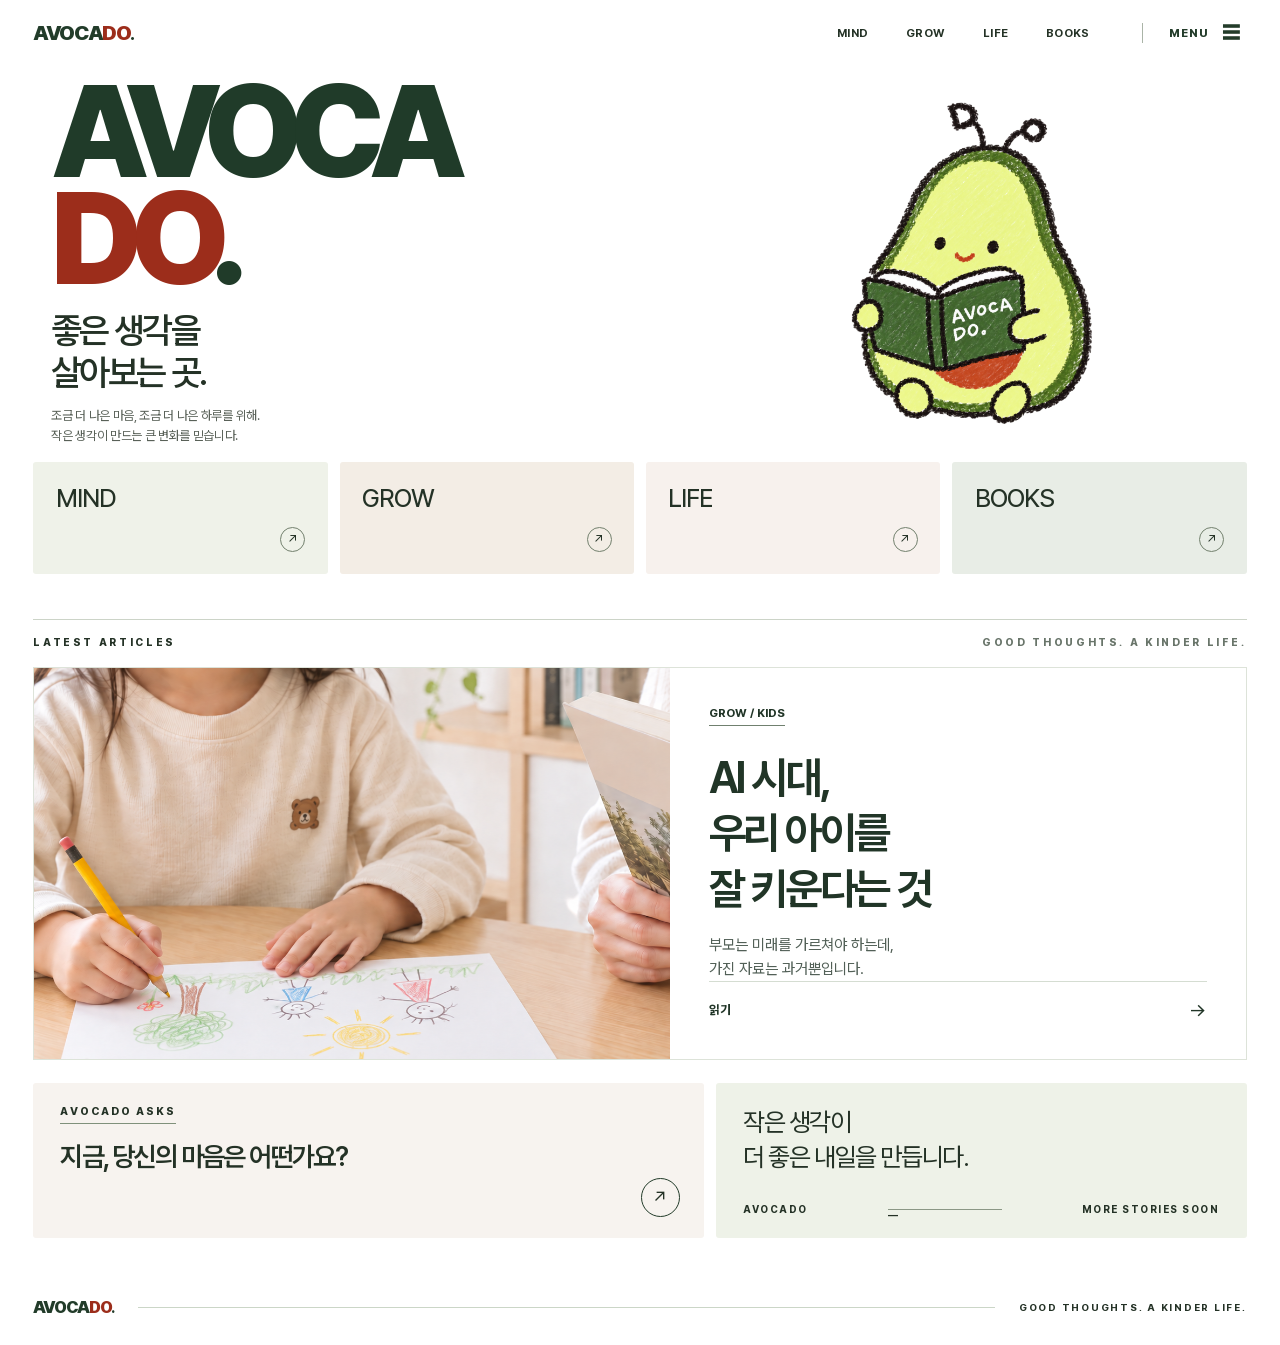
==== index.html @ e3d16e93 "Update AVOCADO article layout and imagery" ====
<!doctype html>
<html lang="ko">
<head>
  <meta charset="utf-8">
  <meta name="viewport" content="width=device-width, initial-scale=1">
  <meta name="theme-color" content="#ffffff">
  <meta name="description" content="AVOCADO — 좋은 생각을 살아보는 곳. 몸과 마음, 성장과 일상을 위한 독립 매거진.">
  <title>AVOCADO — 좋은 생각을 살아보는 곳</title>
  <link rel="stylesheet" href="assets/style.css">
  <link rel="stylesheet" href="assets/avocado.css">
  <link rel="stylesheet" href="assets/sample.css">
  <script src="assets/app.js" defer></script>
</head>
<body data-page="home">
  <header class="sample-header wrap">
    <a class="sample-wordmark" href="index.html" aria-label="AVOCADO 홈">AVOCA<span>DO</span><b>.</b></a>
    <nav class="sample-nav" aria-label="주제 탐색">
      <a href="#latest" data-filter="MIND">MIND</a>
      <a href="#latest" data-filter="GROW">GROW</a>
      <a href="#latest" data-filter="LIFE">LIFE</a>
      <a href="#latest" data-filter="BOOKS">BOOKS</a>
    </nav>
    <button class="menu-button sample-menu" type="button" aria-expanded="false" aria-controls="mobile-nav">MENU <span>☰</span></button>
  </header>
  <nav id="mobile-nav" class="mobile-nav" aria-label="모바일 주제 탐색" hidden>
    <a href="#latest" data-filter="MIND">MIND</a><a href="#latest" data-filter="GROW">GROW</a><a href="#latest" data-filter="LIFE">LIFE</a><a href="#latest" data-filter="BOOKS">BOOKS</a>
  </nav>

  <main>
    <section class="sample-hero wrap" aria-labelledby="hero-title">
      <div class="sample-hero-copy">
        <h1 id="hero-title"><span>AVOCA</span><span class="sample-do">DO<b>.</b></span></h1>
        <p class="sample-hero-tagline">좋은 생각을<br>살아보는 곳.</p>
        <p class="sample-hero-description">조금 더 나은 마음, 조금 더 나은 하루를 위해.<br>작은 생각이 만드는 큰 변화를 믿습니다.</p>
      </div>
      <div class="sample-hero-mascot"><img src="assets/avocado-reading.png?v=2" alt="작은 책을 읽고 있는 아보카도 캐릭터"></div>
    </section>

    <section class="sample-categories wrap" aria-label="주제별 보기">
      <a href="#latest" class="sample-category" data-filter="MIND"><span>MIND</span><span class="category-arrow" aria-hidden="true">↗</span></a>
      <a href="#latest" class="sample-category" data-filter="GROW"><span>GROW</span><span class="category-arrow" aria-hidden="true">↗</span></a>
      <a href="#latest" class="sample-category" data-filter="LIFE"><span>LIFE</span><span class="category-arrow" aria-hidden="true">↗</span></a>
      <a href="#latest" class="sample-category" data-filter="BOOKS"><span>BOOKS</span><span class="category-arrow" aria-hidden="true">↗</span></a>
    </section>

    <section id="latest" class="sample-latest wrap" aria-labelledby="latest-title">
      <div class="sample-section-label"><h2 id="latest-title">LATEST ARTICLES</h2><span>GOOD THOUGHTS. A KINDER LIFE.</span></div>
      <div class="story-grid sample-story-grid">
        <a class="story-card sample-feature" href="story.html" data-categories="KIDS GROW">
          <div class="sample-feature-image"><img src="assets/child-drawing-avocado-banner-v2.png" alt="아이가 자신을 향해 놓인 종이에 서툰 그림을 그리는 동안 옆에서 아보카두 책을 읽는 보호자"></div>
          <div class="sample-feature-content"><span class="sample-card-category">GROW / KIDS</span><h3>AI 시대,<br>우리 아이를<br>잘 키운다는 것</h3><p>부모는 미래를 가르쳐야 하는데,<br>가진 자료는 과거뿐입니다.</p><span class="sample-read">읽기 <b>→</b></span></div>
        </a>
      </div>
      <p class="empty-state" hidden>이 주제의 글은 준비 중입니다.</p>
    </section>

    <section class="sample-bottom wrap" aria-label="한 가지 더 생각해보기">
      <a class="sample-question" href="story.html#one-more-thought"><span>AVOCADO ASKS</span><strong>지금, 당신의 마음은 어떤가요?</strong><i aria-hidden="true">↗</i></a>
      <div class="sample-note"><p>작은 생각이<br>더 좋은 내일을 만듭니다.</p><span>AVOCADO <b>—</b> MORE STORIES SOON</span></div>
    </section>
  </main>

  <footer class="sample-footer wrap"><a class="sample-wordmark" href="index.html">AVOCA<span>DO</span><b>.</b></a><span class="sample-footer-line"></span><span>GOOD THOUGHTS. A KINDER LIFE.</span></footer>
</body>
</html>
---- assets/style.css ----
@font-face{font-family:'Pretendard';src:url('./PretendardVariable.woff2') format('woff2');font-style:normal;font-weight:100 900;font-display:swap}
:root{--ivory:#f5f2eb;--paper:#faf8f3;--charcoal:#222321;--muted:#73736e;--line:#d7d4ca;--blue:#244fd6;--darkblue:#183caf;--serif:'Pretendard',sans-serif;--sans:'Pretendard',sans-serif}
*{box-sizing:border-box}html{scroll-behavior:smooth}body{margin:0;background:var(--ivory);color:var(--charcoal);font-family:var(--sans);-webkit-font-smoothing:antialiased}body.modal-open{overflow:hidden}a{color:inherit;text-decoration:none}button{font:inherit}button,a{-webkit-tap-highlight-color:transparent}button:focus-visible,a:focus-visible{outline:2px solid var(--blue);outline-offset:4px}img{display:block;max-width:100%}.wrap{width:min(100% - 7.5vw,1440px);margin-inline:auto}.eyebrow,.section-bar,.card-top,.card-bottom,.story-count,.article-meta,.chapter-mark,.site-footer,.image-index,.article-topline,.test-header{font-size:.72rem;font-weight:800;letter-spacing:.13em}.blue-dot{display:inline-block;width:7px;height:7px;border-radius:50%;background:var(--blue);vertical-align:middle;margin-right:.6rem}.small-rule{display:inline-block;width:32px;height:1px;background:currentColor;margin:0 .8rem;vertical-align:middle}
.site-header{height:82px;padding:0 3.75vw;display:flex;align-items:center;border-bottom:1px solid var(--line);position:relative;z-index:10;background:var(--ivory)}.wordmark{font-weight:800;font-size:1.35rem;letter-spacing:-.07em;white-space:nowrap}.wordmark span{color:var(--blue);padding:0 .08em}.desktop-nav{display:flex;gap:2.2rem;margin:auto;font-size:.72rem;font-weight:800;letter-spacing:.12em}.desktop-nav a{transition:color .2s}.desktop-nav a:hover{color:var(--blue)}.menu-button{display:none;border:0;background:none;font-size:.75rem;font-weight:800;letter-spacing:.1em;cursor:pointer}.menu-button span{color:var(--blue);font-size:1.3rem;vertical-align:middle}.mobile-nav{display:none}.header-back{font-size:.72rem;font-weight:800;letter-spacing:.12em}
.home-intro{padding-top:5.4rem;padding-bottom:4rem}.intro-kicker{display:flex;align-items:center;gap:.4rem;color:#4e504b}.kicker-rule{height:1px;background:var(--line);width:48px;margin:0 .75rem}.home-intro h1{font-size:clamp(7rem,20.5vw,21rem);line-height:.79;letter-spacing:-.09em;font-weight:800;margin:4rem 0 3.8rem}.home-intro h1 em{font-style:normal;color:var(--blue)}.intro-bottom{display:flex;align-items:flex-end;gap:2rem;border-top:1px solid var(--charcoal);padding-top:1.3rem}.intro-bottom p{margin:0}.intro-bottom p:first-child{font-size:clamp(1.1rem,2vw,1.9rem);font-weight:700;line-height:1.35;letter-spacing:-.05em}.intro-mark{font-size:2.5rem;margin:auto;color:var(--blue)}.intro-korean{font-family:var(--serif);font-size:1.02rem;line-height:1.7;text-align:right}
.lead-story{padding-top:4rem;padding-bottom:7rem}.section-bar{display:flex;justify-content:space-between;border-top:1px solid var(--charcoal);padding:1rem 0 1.2rem}.lead-layout{display:grid;grid-template-columns:1.18fr 1fr;min-height:600px;overflow:hidden}.lead-image{position:relative;min-height:600px;overflow:hidden;background:#99958e}.lead-image img{width:100%;height:100%;object-fit:cover;position:absolute;inset:0;filter:saturate(.72);transition:transform .6s}.lead-layout:hover img{transform:scale(1.035)}.image-index{position:absolute;bottom:1.5rem;left:1.5rem;color:white;text-shadow:0 1px 8px #222}.lead-copy{background:#eae6dd;padding:clamp(2rem,5vw,5.6rem);display:flex;flex-direction:column;align-items:flex-start}.lead-copy .eyebrow{color:var(--blue)}.lead-copy h2{font-family:var(--serif);font-weight:600;font-size:clamp(2.4rem,4.3vw,5.2rem);letter-spacing:-.09em;line-height:1.38;margin:3.5rem 0 1.6rem}.lead-deck{font-size:clamp(1rem,1.35vw,1.3rem);line-height:1.65;font-weight:600;letter-spacing:-.04em}.text-link{margin-top:auto;padding-top:2rem;border-bottom:1px solid var(--charcoal);font-size:.78rem;font-weight:800;letter-spacing:.13em;padding-bottom:.7rem;min-width:220px;display:flex;justify-content:space-between}.text-link span{font-size:1.3rem;color:var(--blue)}
.manifesto{background:var(--blue);color:var(--ivory)}.manifesto-inner{min-height:390px;padding-top:3.3rem;padding-bottom:3.5rem;position:relative}.manifesto p{font-family:var(--serif);font-size:clamp(2rem,5vw,5.2rem);letter-spacing:-.09em;line-height:1.42;margin:3.4rem 0 0}.manifesto em{font-style:normal;color:#c6d2ff}.asterisk{position:absolute;right:1rem;bottom:1.6rem;font-size:7rem;font-weight:300;line-height:1}
.stories{padding-top:8rem;padding-bottom:10rem}.section-heading{display:flex;align-items:end;justify-content:space-between}.section-heading h2{font-family:var(--serif);font-size:clamp(2.4rem,4vw,4.5rem);letter-spacing:-.08em;margin:.7rem 0 0}.title-period{color:var(--blue)}.story-count{color:var(--muted)}.filter-row{border-top:1px solid var(--charcoal);border-bottom:1px solid var(--line);margin-top:3rem;display:flex;gap:1.8rem;overflow-x:auto}.filter{border:0;background:none;color:#777771;white-space:nowrap;padding:1.1rem 0;font-size:.75rem;font-weight:800;letter-spacing:.12em;cursor:pointer;border-bottom:2px solid transparent}.filter:hover,.filter.is-active{color:var(--blue);border-bottom-color:var(--blue)}.story-grid{display:grid;grid-template-columns:repeat(3,1fr)}.story-card{min-height:390px;border-bottom:1px solid var(--line);border-right:1px solid var(--line);padding:2rem 2rem 1.8rem 0;margin-right:2rem;display:flex;flex-direction:column}.story-card:nth-child(3n){border-right:0;margin-right:0}.story-card[hidden]{display:none}.story-card[href]:hover h3{color:var(--blue)}.card-top{display:flex;justify-content:space-between;color:var(--blue)}.card-top b{font-weight:800}.card-top span{font-size:1.35rem;line-height:.7}.story-card h3{font-family:var(--serif);font-size:clamp(1.55rem,2.25vw,2.55rem);line-height:1.46;letter-spacing:-.075em;font-weight:600;margin:3.1rem 0 1rem;transition:color .2s}.story-card p{color:var(--muted);font-size:.94rem;margin:0}.card-bottom{border-top:1px solid var(--line);margin-top:auto;padding-top:1rem;display:flex;justify-content:space-between;color:var(--muted)}.empty-state{padding:3rem 0;color:var(--muted)}
.site-footer{background:var(--charcoal);color:var(--ivory)}.footer-inner{display:flex;align-items:center;justify-content:space-between;padding-top:4rem;padding-bottom:5rem}.footer-inner p{font-family:var(--serif);font-weight:400;font-size:1rem;letter-spacing:0}.back-top{font-size:.74rem}.footer-line{border-top:1px solid #555651;display:flex;justify-content:space-between;padding:1.5rem 0;color:#aaa9a2;font-size:.65rem}
.reading-progress{position:fixed;top:0;left:0;width:100%;height:3px;z-index:30;pointer-events:none}.reading-progress span{display:block;width:0;height:100%;background:var(--blue)}.article-header{padding-top:2rem;padding-bottom:5rem}.article-topline{display:flex;justify-content:space-between;color:var(--muted)}.article-topline a{color:var(--blue)}.article-label{margin-top:7rem;color:var(--blue)}.article-header h1{font-family:var(--serif);font-size:clamp(3.2rem,7.6vw,8.5rem);font-weight:600;letter-spacing:-.1em;line-height:1.23;margin:1.7rem 0 2rem}.article-header h1 em{font-style:normal;color:var(--blue)}.article-deck{font-family:var(--serif);font-size:clamp(1.2rem,2vw,2rem);line-height:1.75;letter-spacing:-.06em;margin:0 0 6rem}.article-meta{display:grid;grid-template-columns:repeat(4,1fr);border-top:1px solid var(--charcoal);border-bottom:1px solid var(--line);padding:1.2rem 0;gap:1rem}.article-meta div{display:flex;flex-direction:column;gap:.7rem}.article-meta span{color:var(--muted)}.article-meta strong{font-weight:800;font-size:.72rem}.article-hero{margin:0}.article-hero img{width:100%;height:min(68vw,700px);object-fit:cover;filter:saturate(.75)}.article-hero figcaption{text-align:right;padding-top:1rem;color:var(--muted);font-size:.7rem;font-weight:800;letter-spacing:.12em}.article-body{max-width:720px;margin:0 auto;font-family:var(--serif);font-size:1.15rem;line-height:2.05;letter-spacing:-.03em}.article-body p{margin:0 0 1.8rem}.article-body strong{font-weight:700;box-shadow:inset 0 -.48em #dbe2fa}.article-body .opening{font-size:1.52rem;font-weight:600;line-height:1.8;letter-spacing:-.06em}.article-body h2{font-size:clamp(1.9rem,3vw,3.1rem);line-height:1.5;letter-spacing:-.075em;margin:2rem 0 2.3rem}.chapter-mark{font-family:var(--sans);color:var(--blue);border-bottom:1px solid var(--line);padding-bottom:1rem;margin-top:7rem;margin-bottom:2.4rem}.personal-note{background:#e8e5dc;margin:7rem 0;padding:1rem 0 5rem;border-top:1px solid var(--line);border-bottom:1px solid var(--line)}.personal-note .eyebrow{font-family:var(--sans);color:var(--blue);display:block;margin:3rem 0}.personal-note .note-close{font-weight:700;font-size:1.32rem;line-height:1.8;margin-top:2rem}.pull-quote{background:var(--blue);color:var(--ivory);margin:7rem 0;padding:6rem 6vw;position:relative}.pull-quote .eyebrow{display:block;text-align:center}.pull-quote p{font-family:var(--serif);font-size:clamp(2rem,4.3vw,5rem);font-weight:600;line-height:1.5;letter-spacing:-.09em;text-align:center;margin:3rem 0}.pull-quote em{font-style:normal;color:#c5d0ff}.quote-index{display:block;text-align:center;font-size:.68rem;font-weight:800;letter-spacing:.13em}.concept-section{position:relative}.margin-note{position:absolute;left:calc(100% + 3.5rem);top:18rem;width:205px;border-top:2px solid var(--blue);font-family:var(--sans);font-size:.8rem;line-height:1.6;letter-spacing:0;padding-top:.8rem}.margin-note span{display:block;color:var(--blue);font-weight:800;font-size:.68rem;letter-spacing:.13em}.margin-note strong{display:block;font-size:1rem;line-height:1.35;margin:1rem 0}.margin-note p{margin:0;color:var(--muted)}.greenhouse-section{margin-top:8rem;height:min(85vh,800px);min-height:590px;position:relative;color:#fff;overflow:hidden}.greenhouse-image{position:absolute;inset:0;background:url('greenhouse.png') center/cover;filter:brightness(.48) saturate(.62);transform:scale(1.03)}.greenhouse-overlay{position:relative;z-index:1;height:100%;display:flex;flex-direction:column;justify-content:center;align-items:center;text-align:center;padding:3rem}.greenhouse-overlay h2{font-family:var(--serif);font-size:clamp(2.7rem,6vw,6.8rem);letter-spacing:-.1em;line-height:1.42;font-weight:600;margin:2rem 0}.greenhouse-overlay h2 em{font-style:normal;color:#a9baf9}.greenhouse-overlay p{font-family:var(--serif);font-size:1.12rem}.after-greenhouse{padding-top:5rem}.closing-quote{margin:7rem 0;background:#e6e2d8;min-height:520px;padding:5.5rem 5vw;display:flex;flex-direction:column;align-items:center;text-align:center;position:relative}.closing-quote>span:first-child{font-family:var(--sans);font-size:.7rem;font-weight:800;letter-spacing:.15em;color:var(--blue)}.closing-quote p{font-family:var(--serif);font-size:clamp(2rem,4.2vw,4.7rem);font-weight:600;line-height:1.55;letter-spacing:-.08em;margin:3rem 0}.closing-asterisk{color:var(--blue);font-size:3rem;line-height:1}.article-end{padding-bottom:8rem}.end-mark{text-align:right;font-family:var(--sans);font-size:.7rem;font-weight:800;letter-spacing:.15em;color:var(--blue);padding-top:3rem}.thought-cta{background:var(--blue);color:#fff}.thought-inner{display:flex;align-items:end;justify-content:space-between;gap:3rem;padding-top:6rem;padding-bottom:6rem}.thought-inner h2{font-family:var(--serif);font-size:clamp(2.5rem,5vw,5.2rem);line-height:1.45;letter-spacing:-.09em;margin:1.6rem 0}.thought-inner p{font-size:1rem}.cta-button{background:var(--ivory);color:var(--blue);border:0;padding:1.5rem 1.7rem;min-width:270px;display:flex;justify-content:space-between;font-size:.9rem;font-weight:800;cursor:pointer}.cta-button span{font-size:1.2rem}.cta-button:hover{background:#dfe6ff}
.test-modal[hidden]{display:none}.test-modal{position:fixed;inset:0;z-index:50;display:grid;place-items:center;padding:1rem}.test-backdrop{position:absolute;inset:0;background:rgba(20,22,23,.72)}.test-dialog{background:var(--paper);position:relative;width:min(100%,650px);max-height:min(90vh,780px);overflow-y:auto;padding:2.5rem 3rem 3rem;box-shadow:0 25px 80px #0003}.test-close{position:absolute;right:2rem;top:1.5rem;border:0;background:transparent;font-size:2rem;cursor:pointer;color:var(--blue)}.test-header{display:flex;justify-content:space-between;align-items:center;border-bottom:1px solid var(--line);padding-bottom:1.3rem;padding-right:2.5rem;color:var(--blue)}.test-dialog h2{font-family:var(--serif);font-size:clamp(1.8rem,4vw,2.8rem);line-height:1.45;letter-spacing:-.07em;margin:2.5rem 0}.test-dialog p{font-family:var(--serif);font-size:1rem;line-height:1.9}.test-option{display:block;width:100%;text-align:left;background:transparent;border:1px solid var(--line);padding:1.2rem 1.3rem;margin:.8rem 0;cursor:pointer;font-size:1rem;line-height:1.55}.test-option:hover,.test-option:focus-visible{border-color:var(--blue);background:#e9edfa}.test-result-kicker{color:var(--blue);font-weight:800;font-size:.75rem;letter-spacing:.12em}.test-reset{background:var(--blue);color:white;border:0;padding:1rem 1.5rem;cursor:pointer;margin-top:1.5rem}.test-disclaimer{font-family:var(--sans)!important;color:var(--muted);font-size:.8rem!important}
@media(max-width:1100px){.desktop-nav{gap:1rem}.margin-note{position:static;width:auto;margin:1rem 0 2.5rem;border-top:1px solid var(--blue);padding:1rem;background:#eae6dd}.margin-note strong{display:inline}.margin-note p{margin:.4rem 0 0}.article-body{width:min(100% - 3rem,720px)}}
@media(max-width:760px){.wrap{width:calc(100% - 2.4rem)}.site-header{height:66px;padding:0 1.2rem}.desktop-nav,.header-back{display:none}.menu-button{display:block;margin-left:auto}.mobile-nav:not([hidden]){display:grid;grid-template-columns:repeat(3,1fr);gap:0;background:var(--ivory);border-bottom:1px solid var(--line);position:absolute;left:0;right:0;z-index:20;padding:1rem 1.2rem}.mobile-nav a{padding:.9rem 0;font-size:.75rem;font-weight:800;letter-spacing:.1em}.home-intro{padding-top:3rem;padding-bottom:2rem}.intro-kicker{font-size:.6rem}.kicker-rule{width:20px;margin:0 .3rem}.home-intro h1{font-size:clamp(5.6rem,24vw,11rem);margin:3.3rem 0 3rem}.intro-bottom{align-items:start;gap:.8rem}.intro-bottom p:first-child{font-size:1.1rem}.intro-mark{display:none}.intro-korean{font-size:.82rem;margin-left:auto}.lead-story{padding-top:2rem;padding-bottom:4rem}.section-bar{font-size:.62rem}.lead-layout{display:block}.lead-image{min-height:0;aspect-ratio:1.1}.lead-copy{padding:2rem;min-height:420px}.lead-copy h2{font-size:clamp(2.6rem,8vw,4rem);margin:2rem 0 1rem}.text-link{margin-top:2rem}.manifesto-inner{min-height:300px;padding-top:2.5rem}.manifesto p{margin-top:3rem}.asterisk{font-size:4rem}.stories{padding-top:5rem;padding-bottom:6rem}.section-heading h2{font-size:2.5rem}.filter-row{gap:1.2rem;margin-top:2rem}.story-grid{grid-template-columns:repeat(2,1fr)}.story-card{min-height:320px;padding-right:1rem;margin-right:1rem}.story-card:nth-child(3n){border-right:1px solid var(--line);margin-right:1rem}.story-card:nth-child(2n){border-right:0;margin-right:0}.story-card h3{font-size:1.5rem;margin-top:2rem}.footer-inner{align-items:start;flex-direction:column;gap:1.2rem;padding:3rem 0}.footer-inner p{margin:0}.article-header{padding-top:1.5rem;padding-bottom:3rem}.article-topline{font-size:.6rem}.article-label{margin-top:4rem}.article-header h1{font-size:clamp(3.1rem,10vw,5.3rem);margin-top:1.5rem}.article-deck{margin-bottom:3.5rem}.article-meta{grid-template-columns:repeat(2,1fr);row-gap:1.5rem}.article-hero img{height:65vw;min-height:350px}.article-body{width:calc(100% - 2.4rem);font-size:1.05rem;line-height:1.95}.article-body .opening{font-size:1.25rem}.chapter-mark{margin-top:5rem}.personal-note{margin:5rem 0;padding-bottom:3rem}.pull-quote{margin:5rem 0;padding:5rem 1.2rem}.greenhouse-section{margin-top:5rem;min-height:560px}.greenhouse-overlay h2{font-size:clamp(2.6rem,8vw,5rem)}.closing-quote{margin:5rem 0;min-height:430px}.thought-inner{display:block;padding-top:4rem;padding-bottom:4rem}.cta-button{margin-top:2rem;width:100%}.test-dialog{padding:2rem 1.3rem 2.5rem}.test-close{right:1.2rem;top:1rem}}
@media(max-width:500px){.home-intro h1{font-size:22.3vw}.intro-korean{font-size:.73rem}.story-grid{display:block}.story-card,.story-card:nth-child(3n),.story-card:nth-child(2n){margin-right:0;border-right:0;min-height:310px;padding-right:0}.story-card h3{font-size:1.8rem}.article-hero img{min-height:290px}.article-topline span{display:none}.article-header h1{font-size:11vw}.article-meta strong{font-size:.63rem}.footer-line{font-size:.57rem}}
@media(prefers-reduced-motion:reduce){html{scroll-behavior:auto}*,*:before,*:after{animation-duration:.01ms!important;transition-duration:.01ms!important}}
---- assets/avocado.css ----
/* Palette sampled from the AVOCADO mascot: rind #365A15, flesh #E7EF7D, seed #9C2D1B. */
:root{--ivory:#fff;--paper:#fff;--charcoal:#24301e;--muted:#697064;--line:#d8ded2;--blue:#365a15;--darkblue:#29460f;--avo-rind:#365a15;--avo-flesh:#e7ef7d;--avo-seed:#9c2d1b;--avo-pale:#f5f8ec}
body,button,input,textarea,select{font-family:'Pretendard',sans-serif}body{background:#fff;color:var(--charcoal)}
.site-header{background:#fff;border-bottom:1px solid var(--line)}
.wordmark{letter-spacing:-.075em;font-size:1.42rem}.wordmark .wordmark-do{color:var(--avo-seed);padding:0}.wordmark .wordmark-dot{color:var(--avo-rind);padding:0}
.desktop-nav a:hover{color:var(--avo-rind)}.blue-dot{background:var(--avo-seed)}
body[data-page="home"] .site-header{height:74px}
.avo-hero{min-height:650px;display:grid;grid-template-columns:minmax(0,1.12fr) minmax(0,.88fr);align-items:center;gap:clamp(1rem,3vw,3.5rem);padding-top:4rem;padding-bottom:3.5rem;border-bottom:1px solid var(--line)}
.avo-hero-copy{min-width:0;padding-bottom:1rem}.avo-overline{display:flex;align-items:center;gap:.7rem;color:var(--avo-rind);font-size:.68rem;font-weight:800;letter-spacing:.15em;white-space:nowrap}.avo-overline strong{color:var(--avo-seed)}.avo-pip{display:inline-block;width:9px;height:9px;border-radius:50%;background:var(--avo-seed)}.avo-overline-rule{height:1px;width:44px;background:var(--line);margin:0 .2rem}
.avo-hero h1{font-family:var(--sans);font-size:clamp(5rem,8.4vw,10rem);line-height:.9;letter-spacing:-.115em;font-weight:800;color:var(--avo-rind);margin:3rem 0 2.5rem;white-space:nowrap;transform:translateX(-.06em)}.avo-hero h1 .avo-do{font-style:normal;color:var(--avo-seed);text-decoration:underline;text-decoration-color:var(--avo-flesh);text-decoration-thickness:.08em;text-underline-offset:.1em}.avo-hero h1 span{color:var(--avo-rind)}
.avo-hero-line{font-family:var(--serif);font-size:clamp(2rem,3.2vw,3.5rem);line-height:1.45;letter-spacing:-.085em;font-weight:600;margin:0}.avo-hero-line em{font-style:normal;color:var(--avo-rind)}
.avo-hero-description{font-family:var(--serif);font-size:1.02rem;line-height:1.85;letter-spacing:-.035em;color:#525d4b;margin:1.75rem 0 2.5rem}
.avo-primary-link{display:inline-flex;align-items:center;justify-content:space-between;gap:2.5rem;background:var(--avo-rind);color:#fff;min-width:234px;padding:1rem 1.2rem;font-size:.88rem;font-weight:800;transition:background .2s,transform .2s}.avo-primary-link span{font-size:1.25rem;line-height:1}.avo-primary-link:hover{background:var(--avo-seed);transform:translateY(-2px)}
.avo-mascot-wrap{min-width:0;display:flex;flex-direction:column;align-items:center;justify-content:center;position:relative}.avo-mascot{width:min(100%,540px);max-height:530px;object-fit:contain}.avo-image-caption{font-size:.65rem;font-weight:800;letter-spacing:.16em;color:var(--avo-rind);align-self:flex-end;margin:0 5% 0 0}
.avo-wordband{background:#fff;border-bottom:1px solid var(--line)}.avo-wordband .wrap{display:flex;align-items:center;gap:clamp(1rem,3vw,3rem);min-height:73px}.avo-wordband span:not(.avo-wordband-note){font-size:clamp(.75rem,1vw,1rem);font-weight:800;letter-spacing:.13em;color:var(--avo-rind)}.avo-wordband b{font-size:1.3rem;color:var(--avo-seed);font-weight:500}.avo-wordband-note{margin-left:auto;font-family:var(--serif);font-size:.9rem;letter-spacing:-.03em;color:#626e58}
.avo-feature{padding-top:6.5rem;padding-bottom:2rem}.avo-section-top{display:flex;justify-content:space-between;border-top:2px solid var(--avo-rind);padding:.9rem 0 1.2rem;color:var(--avo-rind);font-size:.7rem;font-weight:800;letter-spacing:.15em}.avo-feature-link{display:grid;grid-template-columns:1.07fr .93fr;min-height:510px;border-bottom:1px solid var(--line)}.avo-feature-photo{position:relative;overflow:hidden;min-height:510px;background:#bac0ad}.avo-feature-photo img{position:absolute;inset:0;width:100%;height:100%;object-fit:cover;filter:saturate(.8);transition:transform .45s}.avo-feature-link:hover img{transform:scale(1.035)}.avo-feature-copy{padding:clamp(2rem,4.5vw,5rem);display:flex;align-items:flex-start;flex-direction:column;border-top:1px solid var(--line);border-right:1px solid var(--line)}.avo-feature-copy .eyebrow{color:var(--avo-rind)}.avo-feature-copy h2{font-family:var(--serif);font-size:clamp(2.4rem,4vw,4.6rem);font-weight:600;line-height:1.38;letter-spacing:-.09em;margin:2.5rem 0 1.5rem}.avo-feature-copy p{font-family:var(--serif);font-size:clamp(.99rem,1.2vw,1.2rem);line-height:1.7;margin:0;color:#53604c}.avo-feature-read{margin-top:auto;align-self:stretch;border-top:1px solid var(--line);padding-top:1rem;display:flex;justify-content:space-between;font-size:.85rem;font-weight:800;color:var(--avo-rind)}.avo-feature-read b{font-size:1.3rem;font-weight:500;line-height:.8;color:var(--avo-seed)}
body[data-page="home"] .stories{padding-top:7rem;padding-bottom:8rem}.stories .section-heading h2{font-family:var(--serif);font-size:clamp(2.5rem,4.4vw,4.6rem)}.stories .section-heading .eyebrow{color:var(--avo-rind)}.title-period{color:var(--avo-seed)}.filter-row{border-top-color:var(--avo-rind)}.filter:hover,.filter.is-active{color:var(--avo-rind);border-bottom-color:var(--avo-rind)}
body[data-page="home"] .story-grid{gap:0}body[data-page="home"] .story-card{background:#fff;min-height:360px}body[data-page="home"] .story-card h3{font-size:clamp(1.5rem,2.1vw,2.45rem)}body[data-page="home"] .story-card[href]:hover h3{color:var(--avo-rind)}body[data-page="home"] .story-card .card-top{color:var(--avo-rind)}body[data-page="home"] .story-card .card-top span{color:var(--avo-seed)}
.site-footer{background:#fff;color:var(--avo-rind);border-top:1px solid var(--line)}.site-footer .wordmark .wordmark-do{color:var(--avo-seed)}.site-footer .wordmark .wordmark-dot{color:var(--avo-rind)}.footer-line{border-top-color:var(--line);color:#687563}
body[data-page="story"] .article-header{background:#fff}body[data-page="story"] .article-header h1 em{color:var(--avo-rind)}body[data-page="story"] .article-body strong{box-shadow:inset 0 -.48em #e5f1bd}body[data-page="story"] .personal-note{background:var(--avo-pale)}body[data-page="story"] .pull-quote{background:var(--avo-rind)}body[data-page="story"] .pull-quote em{color:var(--avo-flesh)}body[data-page="story"] .margin-note{background:var(--avo-pale)}body[data-page="story"] .greenhouse-overlay h2 em{color:var(--avo-flesh)}body[data-page="story"] .closing-quote{background:var(--avo-pale)}body[data-page="story"] .closing-asterisk{color:var(--avo-seed)}body[data-page="story"] .thought-cta{background:var(--avo-rind)}body[data-page="story"] .cta-button{color:var(--avo-rind)}body[data-page="story"] .cta-button:hover{background:var(--avo-flesh)}body[data-page="story"] .test-option:hover,body[data-page="story"] .test-option:focus-visible{background:var(--avo-pale)}
@media(max-width:1100px){.avo-hero{min-height:580px}.avo-hero h1{font-size:8.2vw}.avo-mascot{max-height:470px}.avo-feature-link{min-height:440px}.avo-feature-photo{min-height:440px}}
@media(max-width:760px){body[data-page="home"] .site-header{height:66px}.avo-hero{display:flex;flex-direction:column;align-items:stretch;gap:.5rem;min-height:0;padding-top:3rem;padding-bottom:1.8rem}.avo-hero h1{font-size:clamp(4rem,15.8vw,7.2rem);margin:2rem 0 1.7rem}.avo-hero-line{font-size:clamp(1.9rem,6vw,3rem)}.avo-hero-description{font-size:.95rem;margin:1.25rem 0 1.8rem}.avo-mascot-wrap{align-self:center;width:min(100%,500px);margin-top:1rem}.avo-mascot{max-height:430px}.avo-image-caption{font-size:.58rem}.avo-wordband .wrap{min-height:60px;gap:.9rem}.avo-wordband-note{font-size:.75rem}.avo-feature{padding-top:4.5rem}.avo-feature-link{display:block}.avo-feature-photo{min-height:0;aspect-ratio:1.3}.avo-feature-copy{border-left:1px solid var(--line);padding:2rem;min-height:385px}.avo-feature-copy h2{font-size:clamp(2.3rem,6.3vw,3.8rem);margin:1.7rem 0}.avo-feature-read{margin-top:auto}body[data-page="home"] .stories{padding-top:5rem;padding-bottom:6rem}}
@media(max-width:500px){.avo-overline{font-size:.57rem;gap:.45rem}.avo-overline-rule{width:20px}.avo-hero h1{font-size:15.5vw}.avo-hero-description br{display:none}.avo-mascot{max-height:335px}.avo-wordband .wrap{gap:.55rem}.avo-wordband span:not(.avo-wordband-note){font-size:.64rem}.avo-wordband b{font-size:.9rem}.avo-wordband-note{display:none}.avo-section-top{font-size:.6rem}.avo-feature-copy{min-height:375px;padding:1.6rem}.avo-feature-copy h2{font-size:2.3rem}.stories .section-heading h2{font-size:2.3rem}}
---- assets/sample.css ----
/* AVOCADO home — layout inspired by the user's supplied reference. */
body[data-page="home"]{background:#fff;color:#243226;font-family:'Pretendard',sans-serif}
body[data-page="home"] .wrap{width:min(100% - 5.2vw,1280px)}
.sample-header{height:66px;display:flex;align-items:center;gap:3rem}
.sample-wordmark{font-size:1.3rem;line-height:1;font-weight:900;letter-spacing:-.075em;color:#223c2a;white-space:nowrap}.sample-wordmark span{color:var(--avo-seed)}.sample-wordmark b{color:#223c2a}
.sample-nav{display:flex;align-items:center;gap:2.35rem;margin-left:auto}.sample-nav a{font-size:.72rem;font-weight:700;letter-spacing:.03em}.sample-nav a:hover,.sample-nav a.is-active{color:var(--avo-seed)}
.sample-menu{display:flex;align-items:center;gap:.75rem;margin-left:.3rem;padding-left:1.6rem;border-left:1px solid #aab4a7;color:#233c2a;font-size:.72rem}.sample-menu span{font-size:1.12rem;line-height:1;color:#233c2a}
.mobile-nav:not([hidden]){display:grid;grid-template-columns:repeat(4,1fr);gap:1rem;padding:1rem 4vw;background:#fff;border-block:1px solid var(--line);position:relative;z-index:5}.mobile-nav a{font-size:.8rem;font-weight:700}
.mobile-nav:not([hidden]){display:grid;grid-template-columns:repeat(4,1fr);background:#fff;border-top:1px solid var(--line);padding:1rem 5.2vw;position:absolute;z-index:20;width:100%}.mobile-nav a{font-size:.75rem;font-weight:750;text-align:center;padding:.7rem}
.sample-hero{display:grid;grid-template-columns:minmax(0,1fr) minmax(0,.84fr);align-items:center;min-height:380px;gap:1rem;padding-top:1rem;padding-bottom:1rem}
.sample-hero-copy{align-self:center;padding-left:1.4vw}.sample-hero h1{font-size:clamp(5.3rem,10.1vw,10.5rem);line-height:.77;font-weight:900;letter-spacing:-.105em;margin:0 0 1.3rem;color:#203b29}.sample-hero h1>span{display:block}.sample-hero h1 .sample-do{color:var(--avo-seed);margin-top:.06em}.sample-hero h1 .sample-do b{color:#203b29;font-weight:900}
.sample-hero-tagline{font-size:clamp(1.55rem,2.8vw,2.65rem);line-height:1.19;letter-spacing:-.075em;font-weight:550;margin:0 0 .7rem}.sample-hero-description{font-size:clamp(.78rem,1vw,.95rem);line-height:1.55;letter-spacing:-.025em;color:#596158;margin:0}
.sample-hero-mascot{height:360px;display:flex;justify-content:center;align-items:center}.sample-hero-mascot img{max-width:100%;max-height:100%;object-fit:contain}
.sample-categories{display:grid;grid-template-columns:repeat(4,1fr);gap:12px;padding-bottom:2.8rem}
.sample-category{min-height:112px;padding:1.35rem 1.4rem;display:flex;align-items:flex-start;justify-content:space-between;border-radius:3px;transition:transform .2s,box-shadow .2s}.sample-category:nth-child(1){background:#eff2e9}.sample-category:nth-child(2){background:#f3ede5}.sample-category:nth-child(3){background:#f7f1ed}.sample-category:nth-child(4){background:#e8ede6}.sample-category:hover,.sample-category.is-active{transform:translateY(-3px);box-shadow:0 6px 18px #233c2a12}.sample-category>span:first-child{font-size:clamp(1.25rem,2vw,2rem);font-weight:450;letter-spacing:-.04em}.category-arrow{align-self:flex-end;border:1px solid #73816e;border-radius:50%;width:25px;height:25px;display:grid;place-items:center;font-size:.8rem}
.sample-latest{padding-top:1.05rem;border-top:1px solid #ccd4c8}.sample-section-label{display:flex;justify-content:space-between;align-items:center;gap:1rem;margin:0 0 1.1rem}.sample-section-label h2,.sample-section-label span{font-size:.66rem;letter-spacing:.25em;font-weight:800;margin:0}.sample-section-label span{color:#69756a}
body[data-page="home"] .sample-story-grid{display:block}body[data-page="home"] .sample-feature,body[data-page="home"] .sample-feature:nth-child(3n){border:1px solid #dde3d9;margin:0;padding:0;min-height:390px;display:grid;grid-template-columns:1.05fr .95fr;width:100%;background:#fff;color:#213527}body[data-page="home"] .sample-feature[hidden]{display:none}.sample-feature-image{position:relative;overflow:hidden;min-height:390px}.sample-feature-image img{position:absolute;inset:0;width:100%;height:100%;object-fit:cover;filter:saturate(.75);transition:transform .35s}.sample-feature:hover .sample-feature-image img{transform:scale(1.025)}.sample-feature-content{display:flex;flex-direction:column;padding:clamp(1.5rem,3vw,3.2rem)}.sample-card-category{font-size:.72rem;font-weight:750;border-bottom:1px solid #70806f;padding-bottom:.3rem;width:max-content}.sample-feature-content h3{font-family:'Pretendard',sans-serif!important;font-size:clamp(2rem,3.4vw,3.7rem)!important;line-height:1.27!important;font-weight:650!important;letter-spacing:-.075em!important;margin:1.5rem 0 1.1rem!important}.sample-feature-content p{font-size:clamp(.95rem,1.2vw,1.12rem)!important;line-height:1.55;color:#526057!important}.sample-read{margin-top:auto;border-top:1px solid #d5ddd2;padding-top:1rem;display:flex;justify-content:space-between;align-items:center;font-size:.78rem;font-weight:750}.sample-read b{font-size:1.2rem;font-weight:400}.sample-feature:hover .sample-read{color:var(--avo-seed)}
.sample-latest .empty-state{padding:4rem 0 5rem;border:1px solid var(--line);text-align:center;font-size:1.05rem}
.sample-bottom{display:grid;grid-template-columns:1.2fr .95fr;gap:12px;padding-top:1.4rem;padding-bottom:2rem}.sample-question,.sample-note{min-height:155px;border-radius:3px;padding:1.4rem 1.7rem}.sample-question{background:#f7f3ef;display:flex;flex-direction:column;position:relative}.sample-question>span{width:max-content;font-size:.68rem;letter-spacing:.19em;font-weight:800;border-bottom:1px solid #80917b;padding-bottom:.3rem}.sample-question strong{font-size:clamp(1.2rem,2.1vw,2rem);font-weight:600;letter-spacing:-.06em;margin-top:1rem}.sample-question i{position:absolute;right:1.5rem;bottom:1.3rem;border:1px solid #233c2a;border-radius:50%;width:39px;height:39px;display:grid;place-items:center;font-size:1.1rem;font-style:normal}.sample-question:hover i{background:#233c2a;color:#fff}.sample-note{background:#eef2e8;display:flex;flex-direction:column;justify-content:space-between}.sample-note p{font-size:clamp(1.2rem,2vw,1.9rem);line-height:1.34;letter-spacing:-.055em;margin:0}.sample-note>span{font-size:.63rem;font-weight:750;letter-spacing:.15em;display:flex;align-items:center;justify-content:space-between}.sample-note b{height:1px;width:24%;background:#8b9886}
.sample-footer{height:75px;display:flex;align-items:center;gap:1.5rem}.sample-footer .sample-wordmark{font-size:1.05rem}.sample-footer-line{height:1px;flex:1;background:#cbd6c7}.sample-footer>span:last-child{font-size:.61rem;font-weight:750;letter-spacing:.18em;white-space:nowrap}
@media(max-width:900px){.sample-hero{min-height:350px}.sample-hero h1{font-size:9.5vw}.sample-hero-mascot{height:330px}.sample-feature-content h3{font-size:3vw!important}}
@media(max-width:650px){body[data-page="home"] .wrap{width:calc(100% - 2rem)}.sample-header{height:62px}.sample-nav{display:none}.sample-menu{margin-left:auto}.mobile-nav:not([hidden]){grid-template-columns:repeat(2,1fr)}.sample-hero{min-height:0;grid-template-columns:1fr 1fr;gap:.2rem;padding-top:2rem;padding-bottom:1.4rem}.sample-hero-copy{padding-left:0}.sample-hero h1{font-size:clamp(3.5rem,11vw,5.8rem);margin-bottom:1.2rem}.sample-hero-tagline{font-size:clamp(1.2rem,3.8vw,1.8rem)}.sample-hero-description{font-size:.72rem}.sample-hero-description br{display:none}.sample-hero-mascot{height:250px}.sample-categories{grid-template-columns:repeat(2,1fr);gap:8px;padding-bottom:2rem}.sample-category{min-height:90px;padding:1rem}.sample-category>span:first-child{font-size:1.25rem}.sample-section-label span{display:none}body[data-page="home"] .sample-feature{display:block;min-height:0}.sample-feature-image{min-height:0;aspect-ratio:1.35}.sample-feature-content{min-height:300px;padding:1.5rem}.sample-feature-content h3{font-size:2.3rem!important}.sample-bottom{grid-template-columns:1fr}.sample-question,.sample-note{min-height:140px}.sample-footer>span:last-child{display:none}}
@media(max-width:420px){.sample-hero{grid-template-columns:1fr;position:relative;padding-bottom:.4rem}.sample-hero h1{font-size:18vw}.sample-hero-mascot{height:245px;justify-content:flex-end;margin-top:-2.4rem}.sample-hero-mascot img{max-width:67%}.sample-hero-tagline{font-size:1.7rem}.sample-hero-description{font-size:.78rem}.sample-categories{margin-top:.2rem}.sample-feature-content h3{font-size:2.1rem!important}}
.sample-feature-image img{filter:none;object-position:32% center}
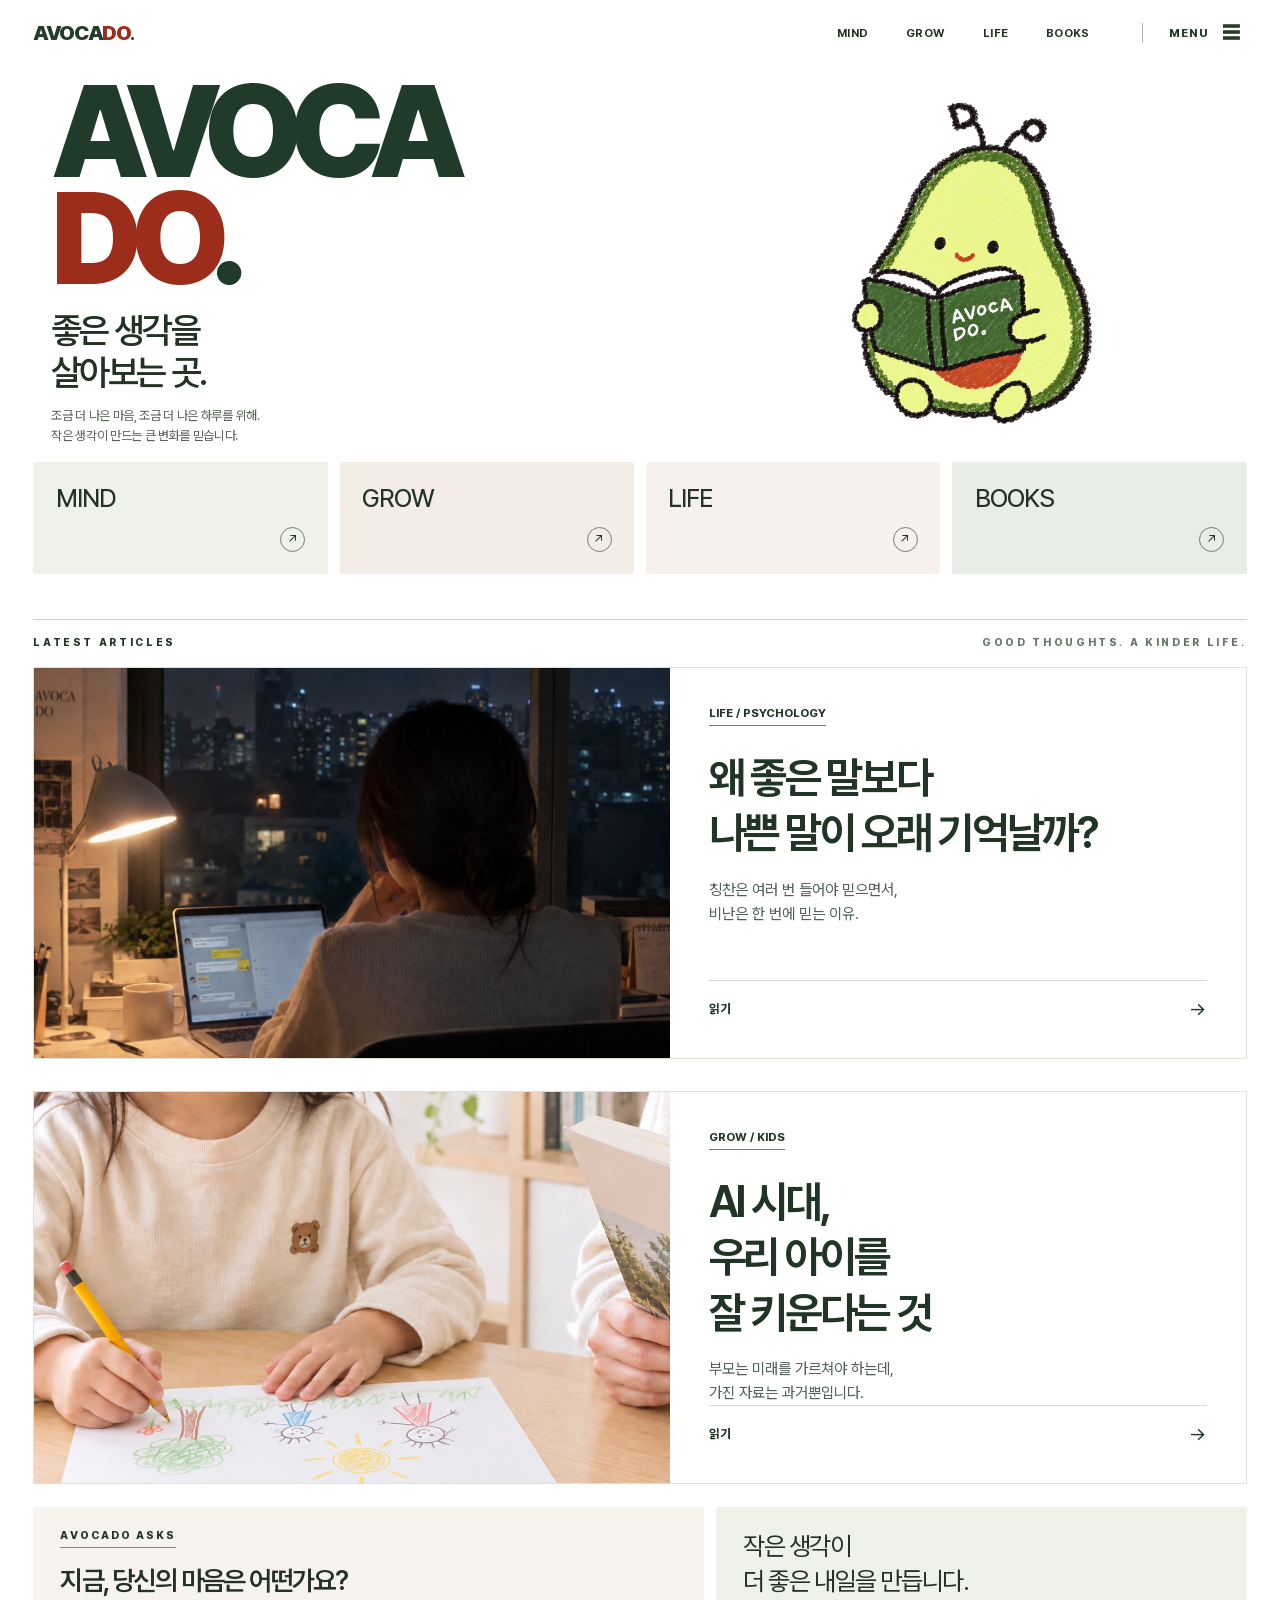
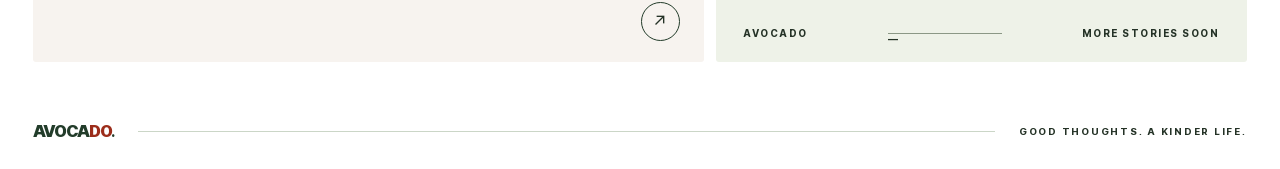
==== commit da4388cb: "Publish negativity bias LIFE article" ====
--- a/index.html
+++ b/index.html
@@ -46,6 +46,10 @@
     <section id="latest" class="sample-latest wrap" aria-labelledby="latest-title">
       <div class="sample-section-label"><h2 id="latest-title">LATEST ARTICLES</h2><span>GOOD THOUGHTS. A KINDER LIFE.</span></div>
       <div class="story-grid sample-story-grid">
+        <a class="story-card sample-feature" href="negativity-bias.html" data-categories="LIFE MIND">
+          <div class="sample-feature-image"><img src="assets/negativity-bias-night-thoughts.png" alt="밤의 창가 책상에서 생각에 잠긴 사람"></div>
+          <div class="sample-feature-content"><span class="sample-card-category">LIFE / PSYCHOLOGY</span><h3>왜 좋은 말보다<br>나쁜 말이 오래 기억날까?</h3><p>칭찬은 여러 번 들어야 믿으면서,<br>비난은 한 번에 믿는 이유.</p><span class="sample-read">읽기 <b>→</b></span></div>
+        </a>
         <a class="story-card sample-feature" href="story.html" data-categories="KIDS GROW">
           <div class="sample-feature-image"><img src="assets/child-drawing-avocado-banner-v2.png" alt="아이가 자신을 향해 놓인 종이에 서툰 그림을 그리는 동안 옆에서 아보카두 책을 읽는 보호자"></div>
           <div class="sample-feature-content"><span class="sample-card-category">GROW / KIDS</span><h3>AI 시대,<br>우리 아이를<br>잘 키운다는 것</h3><p>부모는 미래를 가르쳐야 하는데,<br>가진 자료는 과거뿐입니다.</p><span class="sample-read">읽기 <b>→</b></span></div>
--- a/assets/sample.css
+++ b/assets/sample.css
@@ -15,6 +15,7 @@
 .sample-category{min-height:112px;padding:1.35rem 1.4rem;display:flex;align-items:flex-start;justify-content:space-between;border-radius:3px;transition:transform .2s,box-shadow .2s}.sample-category:nth-child(1){background:#eff2e9}.sample-category:nth-child(2){background:#f3ede5}.sample-category:nth-child(3){background:#f7f1ed}.sample-category:nth-child(4){background:#e8ede6}.sample-category:hover,.sample-category.is-active{transform:translateY(-3px);box-shadow:0 6px 18px #233c2a12}.sample-category>span:first-child{font-size:clamp(1.25rem,2vw,2rem);font-weight:450;letter-spacing:-.04em}.category-arrow{align-self:flex-end;border:1px solid #73816e;border-radius:50%;width:25px;height:25px;display:grid;place-items:center;font-size:.8rem}
 .sample-latest{padding-top:1.05rem;border-top:1px solid #ccd4c8}.sample-section-label{display:flex;justify-content:space-between;align-items:center;gap:1rem;margin:0 0 1.1rem}.sample-section-label h2,.sample-section-label span{font-size:.66rem;letter-spacing:.25em;font-weight:800;margin:0}.sample-section-label span{color:#69756a}
 body[data-page="home"] .sample-story-grid{display:block}body[data-page="home"] .sample-feature,body[data-page="home"] .sample-feature:nth-child(3n){border:1px solid #dde3d9;margin:0;padding:0;min-height:390px;display:grid;grid-template-columns:1.05fr .95fr;width:100%;background:#fff;color:#213527}body[data-page="home"] .sample-feature[hidden]{display:none}.sample-feature-image{position:relative;overflow:hidden;min-height:390px}.sample-feature-image img{position:absolute;inset:0;width:100%;height:100%;object-fit:cover;filter:saturate(.75);transition:transform .35s}.sample-feature:hover .sample-feature-image img{transform:scale(1.025)}.sample-feature-content{display:flex;flex-direction:column;padding:clamp(1.5rem,3vw,3.2rem)}.sample-card-category{font-size:.72rem;font-weight:750;border-bottom:1px solid #70806f;padding-bottom:.3rem;width:max-content}.sample-feature-content h3{font-family:'Pretendard',sans-serif!important;font-size:clamp(2rem,3.4vw,3.7rem)!important;line-height:1.27!important;font-weight:650!important;letter-spacing:-.075em!important;margin:1.5rem 0 1.1rem!important}.sample-feature-content p{font-size:clamp(.95rem,1.2vw,1.12rem)!important;line-height:1.55;color:#526057!important}.sample-read{margin-top:auto;border-top:1px solid #d5ddd2;padding-top:1rem;display:flex;justify-content:space-between;align-items:center;font-size:.78rem;font-weight:750}.sample-read b{font-size:1.2rem;font-weight:400}.sample-feature:hover .sample-read{color:var(--avo-seed)}
+body[data-page="home"] .sample-feature+ .sample-feature{margin-top:2rem}
 .sample-latest .empty-state{padding:4rem 0 5rem;border:1px solid var(--line);text-align:center;font-size:1.05rem}
 .sample-bottom{display:grid;grid-template-columns:1.2fr .95fr;gap:12px;padding-top:1.4rem;padding-bottom:2rem}.sample-question,.sample-note{min-height:155px;border-radius:3px;padding:1.4rem 1.7rem}.sample-question{background:#f7f3ef;display:flex;flex-direction:column;position:relative}.sample-question>span{width:max-content;font-size:.68rem;letter-spacing:.19em;font-weight:800;border-bottom:1px solid #80917b;padding-bottom:.3rem}.sample-question strong{font-size:clamp(1.2rem,2.1vw,2rem);font-weight:600;letter-spacing:-.06em;margin-top:1rem}.sample-question i{position:absolute;right:1.5rem;bottom:1.3rem;border:1px solid #233c2a;border-radius:50%;width:39px;height:39px;display:grid;place-items:center;font-size:1.1rem;font-style:normal}.sample-question:hover i{background:#233c2a;color:#fff}.sample-note{background:#eef2e8;display:flex;flex-direction:column;justify-content:space-between}.sample-note p{font-size:clamp(1.2rem,2vw,1.9rem);line-height:1.34;letter-spacing:-.055em;margin:0}.sample-note>span{font-size:.63rem;font-weight:750;letter-spacing:.15em;display:flex;align-items:center;justify-content:space-between}.sample-note b{height:1px;width:24%;background:#8b9886}
 .sample-footer{height:75px;display:flex;align-items:center;gap:1.5rem}.sample-footer .sample-wordmark{font-size:1.05rem}.sample-footer-line{height:1px;flex:1;background:#cbd6c7}.sample-footer>span:last-child{font-size:.61rem;font-weight:750;letter-spacing:.18em;white-space:nowrap}
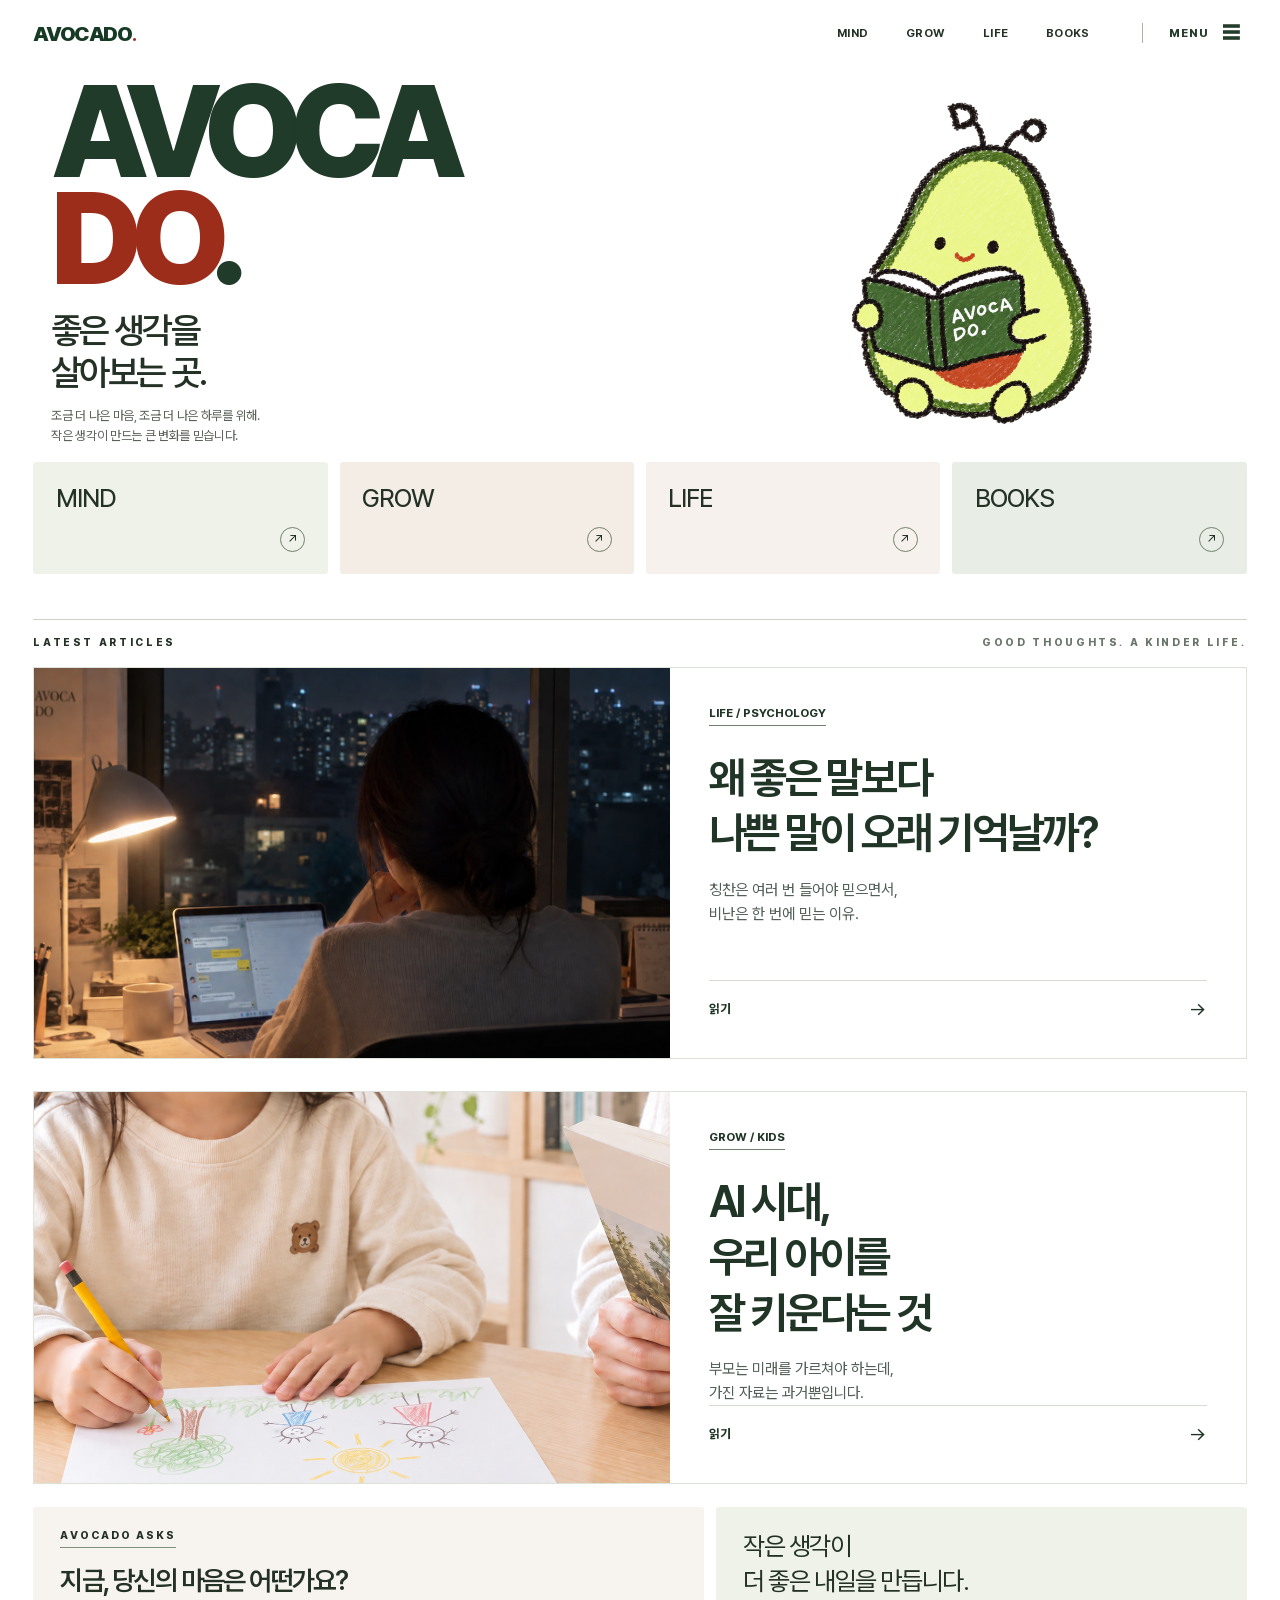
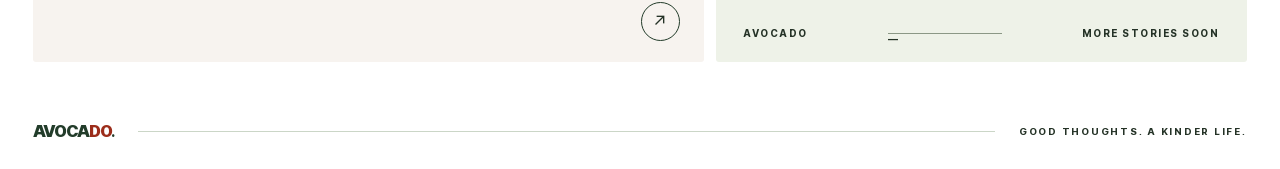
==== commit 8f9c8ef2: "Unify header wordmark across pages" ====
--- a/index.html
+++ b/index.html
@@ -6,9 +6,9 @@
   <meta name="theme-color" content="#ffffff">
   <meta name="description" content="AVOCADO — 좋은 생각을 살아보는 곳. 몸과 마음, 성장과 일상을 위한 독립 매거진.">
   <title>AVOCADO — 좋은 생각을 살아보는 곳</title>
-  <link rel="stylesheet" href="assets/style.css">
+  <link rel="stylesheet" href="assets/style.css?v=logo-1">
   <link rel="stylesheet" href="assets/avocado.css">
-  <link rel="stylesheet" href="assets/sample.css">
+  <link rel="stylesheet" href="assets/sample.css?v=logo-1">
   <script src="assets/app.js" defer></script>
 </head>
 <body data-page="home">
--- a/assets/style.css
+++ b/assets/style.css
@@ -2,6 +2,7 @@
 :root{--ivory:#f5f2eb;--paper:#faf8f3;--charcoal:#222321;--muted:#73736e;--line:#d7d4ca;--blue:#244fd6;--darkblue:#183caf;--serif:'Pretendard',sans-serif;--sans:'Pretendard',sans-serif}
 *{box-sizing:border-box}html{scroll-behavior:smooth}body{margin:0;background:var(--ivory);color:var(--charcoal);font-family:var(--sans);-webkit-font-smoothing:antialiased}body.modal-open{overflow:hidden}a{color:inherit;text-decoration:none}button{font:inherit}button,a{-webkit-tap-highlight-color:transparent}button:focus-visible,a:focus-visible{outline:2px solid var(--blue);outline-offset:4px}img{display:block;max-width:100%}.wrap{width:min(100% - 7.5vw,1440px);margin-inline:auto}.eyebrow,.section-bar,.card-top,.card-bottom,.story-count,.article-meta,.chapter-mark,.site-footer,.image-index,.article-topline,.test-header{font-size:.72rem;font-weight:800;letter-spacing:.13em}.blue-dot{display:inline-block;width:7px;height:7px;border-radius:50%;background:var(--blue);vertical-align:middle;margin-right:.6rem}.small-rule{display:inline-block;width:32px;height:1px;background:currentColor;margin:0 .8rem;vertical-align:middle}
 .site-header{height:82px;padding:0 3.75vw;display:flex;align-items:center;border-bottom:1px solid var(--line);position:relative;z-index:10;background:var(--ivory)}.wordmark{font-weight:800;font-size:1.35rem;letter-spacing:-.07em;white-space:nowrap}.wordmark span{color:var(--blue);padding:0 .08em}.desktop-nav{display:flex;gap:2.2rem;margin:auto;font-size:.72rem;font-weight:800;letter-spacing:.12em}.desktop-nav a{transition:color .2s}.desktop-nav a:hover{color:var(--blue)}.menu-button{display:none;border:0;background:none;font-size:.75rem;font-weight:800;letter-spacing:.1em;cursor:pointer}.menu-button span{color:var(--blue);font-size:1.3rem;vertical-align:middle}.mobile-nav{display:none}.header-back{font-size:.72rem;font-weight:800;letter-spacing:.12em}
+.site-header .wordmark{color:#173a25;font-size:21px;font-weight:950;letter-spacing:-.065em}.site-header .wordmark .wordmark-do{color:inherit;padding:0}.site-header .wordmark .wordmark-dot{color:#a62b1d;padding:0}
 .home-intro{padding-top:5.4rem;padding-bottom:4rem}.intro-kicker{display:flex;align-items:center;gap:.4rem;color:#4e504b}.kicker-rule{height:1px;background:var(--line);width:48px;margin:0 .75rem}.home-intro h1{font-size:clamp(7rem,20.5vw,21rem);line-height:.79;letter-spacing:-.09em;font-weight:800;margin:4rem 0 3.8rem}.home-intro h1 em{font-style:normal;color:var(--blue)}.intro-bottom{display:flex;align-items:flex-end;gap:2rem;border-top:1px solid var(--charcoal);padding-top:1.3rem}.intro-bottom p{margin:0}.intro-bottom p:first-child{font-size:clamp(1.1rem,2vw,1.9rem);font-weight:700;line-height:1.35;letter-spacing:-.05em}.intro-mark{font-size:2.5rem;margin:auto;color:var(--blue)}.intro-korean{font-family:var(--serif);font-size:1.02rem;line-height:1.7;text-align:right}
 .lead-story{padding-top:4rem;padding-bottom:7rem}.section-bar{display:flex;justify-content:space-between;border-top:1px solid var(--charcoal);padding:1rem 0 1.2rem}.lead-layout{display:grid;grid-template-columns:1.18fr 1fr;min-height:600px;overflow:hidden}.lead-image{position:relative;min-height:600px;overflow:hidden;background:#99958e}.lead-image img{width:100%;height:100%;object-fit:cover;position:absolute;inset:0;filter:saturate(.72);transition:transform .6s}.lead-layout:hover img{transform:scale(1.035)}.image-index{position:absolute;bottom:1.5rem;left:1.5rem;color:white;text-shadow:0 1px 8px #222}.lead-copy{background:#eae6dd;padding:clamp(2rem,5vw,5.6rem);display:flex;flex-direction:column;align-items:flex-start}.lead-copy .eyebrow{color:var(--blue)}.lead-copy h2{font-family:var(--serif);font-weight:600;font-size:clamp(2.4rem,4.3vw,5.2rem);letter-spacing:-.09em;line-height:1.38;margin:3.5rem 0 1.6rem}.lead-deck{font-size:clamp(1rem,1.35vw,1.3rem);line-height:1.65;font-weight:600;letter-spacing:-.04em}.text-link{margin-top:auto;padding-top:2rem;border-bottom:1px solid var(--charcoal);font-size:.78rem;font-weight:800;letter-spacing:.13em;padding-bottom:.7rem;min-width:220px;display:flex;justify-content:space-between}.text-link span{font-size:1.3rem;color:var(--blue)}
 .manifesto{background:var(--blue);color:var(--ivory)}.manifesto-inner{min-height:390px;padding-top:3.3rem;padding-bottom:3.5rem;position:relative}.manifesto p{font-family:var(--serif);font-size:clamp(2rem,5vw,5.2rem);letter-spacing:-.09em;line-height:1.42;margin:3.4rem 0 0}.manifesto em{font-style:normal;color:#c6d2ff}.asterisk{position:absolute;right:1rem;bottom:1.6rem;font-size:7rem;font-weight:300;line-height:1}
@@ -11,5 +12,6 @@
 .test-modal[hidden]{display:none}.test-modal{position:fixed;inset:0;z-index:50;display:grid;place-items:center;padding:1rem}.test-backdrop{position:absolute;inset:0;background:rgba(20,22,23,.72)}.test-dialog{background:var(--paper);position:relative;width:min(100%,650px);max-height:min(90vh,780px);overflow-y:auto;padding:2.5rem 3rem 3rem;box-shadow:0 25px 80px #0003}.test-close{position:absolute;right:2rem;top:1.5rem;border:0;background:transparent;font-size:2rem;cursor:pointer;color:var(--blue)}.test-header{display:flex;justify-content:space-between;align-items:center;border-bottom:1px solid var(--line);padding-bottom:1.3rem;padding-right:2.5rem;color:var(--blue)}.test-dialog h2{font-family:var(--serif);font-size:clamp(1.8rem,4vw,2.8rem);line-height:1.45;letter-spacing:-.07em;margin:2.5rem 0}.test-dialog p{font-family:var(--serif);font-size:1rem;line-height:1.9}.test-option{display:block;width:100%;text-align:left;background:transparent;border:1px solid var(--line);padding:1.2rem 1.3rem;margin:.8rem 0;cursor:pointer;font-size:1rem;line-height:1.55}.test-option:hover,.test-option:focus-visible{border-color:var(--blue);background:#e9edfa}.test-result-kicker{color:var(--blue);font-weight:800;font-size:.75rem;letter-spacing:.12em}.test-reset{background:var(--blue);color:white;border:0;padding:1rem 1.5rem;cursor:pointer;margin-top:1.5rem}.test-disclaimer{font-family:var(--sans)!important;color:var(--muted);font-size:.8rem!important}
 @media(max-width:1100px){.desktop-nav{gap:1rem}.margin-note{position:static;width:auto;margin:1rem 0 2.5rem;border-top:1px solid var(--blue);padding:1rem;background:#eae6dd}.margin-note strong{display:inline}.margin-note p{margin:.4rem 0 0}.article-body{width:min(100% - 3rem,720px)}}
 @media(max-width:760px){.wrap{width:calc(100% - 2.4rem)}.site-header{height:66px;padding:0 1.2rem}.desktop-nav,.header-back{display:none}.menu-button{display:block;margin-left:auto}.mobile-nav:not([hidden]){display:grid;grid-template-columns:repeat(3,1fr);gap:0;background:var(--ivory);border-bottom:1px solid var(--line);position:absolute;left:0;right:0;z-index:20;padding:1rem 1.2rem}.mobile-nav a{padding:.9rem 0;font-size:.75rem;font-weight:800;letter-spacing:.1em}.home-intro{padding-top:3rem;padding-bottom:2rem}.intro-kicker{font-size:.6rem}.kicker-rule{width:20px;margin:0 .3rem}.home-intro h1{font-size:clamp(5.6rem,24vw,11rem);margin:3.3rem 0 3rem}.intro-bottom{align-items:start;gap:.8rem}.intro-bottom p:first-child{font-size:1.1rem}.intro-mark{display:none}.intro-korean{font-size:.82rem;margin-left:auto}.lead-story{padding-top:2rem;padding-bottom:4rem}.section-bar{font-size:.62rem}.lead-layout{display:block}.lead-image{min-height:0;aspect-ratio:1.1}.lead-copy{padding:2rem;min-height:420px}.lead-copy h2{font-size:clamp(2.6rem,8vw,4rem);margin:2rem 0 1rem}.text-link{margin-top:2rem}.manifesto-inner{min-height:300px;padding-top:2.5rem}.manifesto p{margin-top:3rem}.asterisk{font-size:4rem}.stories{padding-top:5rem;padding-bottom:6rem}.section-heading h2{font-size:2.5rem}.filter-row{gap:1.2rem;margin-top:2rem}.story-grid{grid-template-columns:repeat(2,1fr)}.story-card{min-height:320px;padding-right:1rem;margin-right:1rem}.story-card:nth-child(3n){border-right:1px solid var(--line);margin-right:1rem}.story-card:nth-child(2n){border-right:0;margin-right:0}.story-card h3{font-size:1.5rem;margin-top:2rem}.footer-inner{align-items:start;flex-direction:column;gap:1.2rem;padding:3rem 0}.footer-inner p{margin:0}.article-header{padding-top:1.5rem;padding-bottom:3rem}.article-topline{font-size:.6rem}.article-label{margin-top:4rem}.article-header h1{font-size:clamp(3.1rem,10vw,5.3rem);margin-top:1.5rem}.article-deck{margin-bottom:3.5rem}.article-meta{grid-template-columns:repeat(2,1fr);row-gap:1.5rem}.article-hero img{height:65vw;min-height:350px}.article-body{width:calc(100% - 2.4rem);font-size:1.05rem;line-height:1.95}.article-body .opening{font-size:1.25rem}.chapter-mark{margin-top:5rem}.personal-note{margin:5rem 0;padding-bottom:3rem}.pull-quote{margin:5rem 0;padding:5rem 1.2rem}.greenhouse-section{margin-top:5rem;min-height:560px}.greenhouse-overlay h2{font-size:clamp(2.6rem,8vw,5rem)}.closing-quote{margin:5rem 0;min-height:430px}.thought-inner{display:block;padding-top:4rem;padding-bottom:4rem}.cta-button{margin-top:2rem;width:100%}.test-dialog{padding:2rem 1.3rem 2.5rem}.test-close{right:1.2rem;top:1rem}}
+@media(max-width:760px){.site-header .wordmark{font-size:19px}}
 @media(max-width:500px){.home-intro h1{font-size:22.3vw}.intro-korean{font-size:.73rem}.story-grid{display:block}.story-card,.story-card:nth-child(3n),.story-card:nth-child(2n){margin-right:0;border-right:0;min-height:310px;padding-right:0}.story-card h3{font-size:1.8rem}.article-hero img{min-height:290px}.article-topline span{display:none}.article-header h1{font-size:11vw}.article-meta strong{font-size:.63rem}.footer-line{font-size:.57rem}}
 @media(prefers-reduced-motion:reduce){html{scroll-behavior:auto}*,*:before,*:after{animation-duration:.01ms!important;transition-duration:.01ms!important}}
--- a/assets/sample.css
+++ b/assets/sample.css
@@ -3,6 +3,7 @@
 body[data-page="home"] .wrap{width:min(100% - 5.2vw,1280px)}
 .sample-header{height:66px;display:flex;align-items:center;gap:3rem}
 .sample-wordmark{font-size:1.3rem;line-height:1;font-weight:900;letter-spacing:-.075em;color:#223c2a;white-space:nowrap}.sample-wordmark span{color:var(--avo-seed)}.sample-wordmark b{color:#223c2a}
+.sample-header .sample-wordmark{color:#173a25;font-size:21px;font-weight:950;letter-spacing:-.065em}.sample-header .sample-wordmark span{color:inherit}.sample-header .sample-wordmark b{color:#a62b1d}
 .sample-nav{display:flex;align-items:center;gap:2.35rem;margin-left:auto}.sample-nav a{font-size:.72rem;font-weight:700;letter-spacing:.03em}.sample-nav a:hover,.sample-nav a.is-active{color:var(--avo-seed)}
 .sample-menu{display:flex;align-items:center;gap:.75rem;margin-left:.3rem;padding-left:1.6rem;border-left:1px solid #aab4a7;color:#233c2a;font-size:.72rem}.sample-menu span{font-size:1.12rem;line-height:1;color:#233c2a}
 .mobile-nav:not([hidden]){display:grid;grid-template-columns:repeat(4,1fr);gap:1rem;padding:1rem 4vw;background:#fff;border-block:1px solid var(--line);position:relative;z-index:5}.mobile-nav a{font-size:.8rem;font-weight:700}
@@ -21,5 +22,6 @@
 .sample-footer{height:75px;display:flex;align-items:center;gap:1.5rem}.sample-footer .sample-wordmark{font-size:1.05rem}.sample-footer-line{height:1px;flex:1;background:#cbd6c7}.sample-footer>span:last-child{font-size:.61rem;font-weight:750;letter-spacing:.18em;white-space:nowrap}
 @media(max-width:900px){.sample-hero{min-height:350px}.sample-hero h1{font-size:9.5vw}.sample-hero-mascot{height:330px}.sample-feature-content h3{font-size:3vw!important}}
 @media(max-width:650px){body[data-page="home"] .wrap{width:calc(100% - 2rem)}.sample-header{height:62px}.sample-nav{display:none}.sample-menu{margin-left:auto}.mobile-nav:not([hidden]){grid-template-columns:repeat(2,1fr)}.sample-hero{min-height:0;grid-template-columns:1fr 1fr;gap:.2rem;padding-top:2rem;padding-bottom:1.4rem}.sample-hero-copy{padding-left:0}.sample-hero h1{font-size:clamp(3.5rem,11vw,5.8rem);margin-bottom:1.2rem}.sample-hero-tagline{font-size:clamp(1.2rem,3.8vw,1.8rem)}.sample-hero-description{font-size:.72rem}.sample-hero-description br{display:none}.sample-hero-mascot{height:250px}.sample-categories{grid-template-columns:repeat(2,1fr);gap:8px;padding-bottom:2rem}.sample-category{min-height:90px;padding:1rem}.sample-category>span:first-child{font-size:1.25rem}.sample-section-label span{display:none}body[data-page="home"] .sample-feature{display:block;min-height:0}.sample-feature-image{min-height:0;aspect-ratio:1.35}.sample-feature-content{min-height:300px;padding:1.5rem}.sample-feature-content h3{font-size:2.3rem!important}.sample-bottom{grid-template-columns:1fr}.sample-question,.sample-note{min-height:140px}.sample-footer>span:last-child{display:none}}
+@media(max-width:650px){.sample-header .sample-wordmark{font-size:19px}}
 @media(max-width:420px){.sample-hero{grid-template-columns:1fr;position:relative;padding-bottom:.4rem}.sample-hero h1{font-size:18vw}.sample-hero-mascot{height:245px;justify-content:flex-end;margin-top:-2.4rem}.sample-hero-mascot img{max-width:67%}.sample-hero-tagline{font-size:1.7rem}.sample-hero-description{font-size:.78rem}.sample-categories{margin-top:.2rem}.sample-feature-content h3{font-size:2.1rem!important}}
 .sample-feature-image img{filter:none;object-position:32% center}
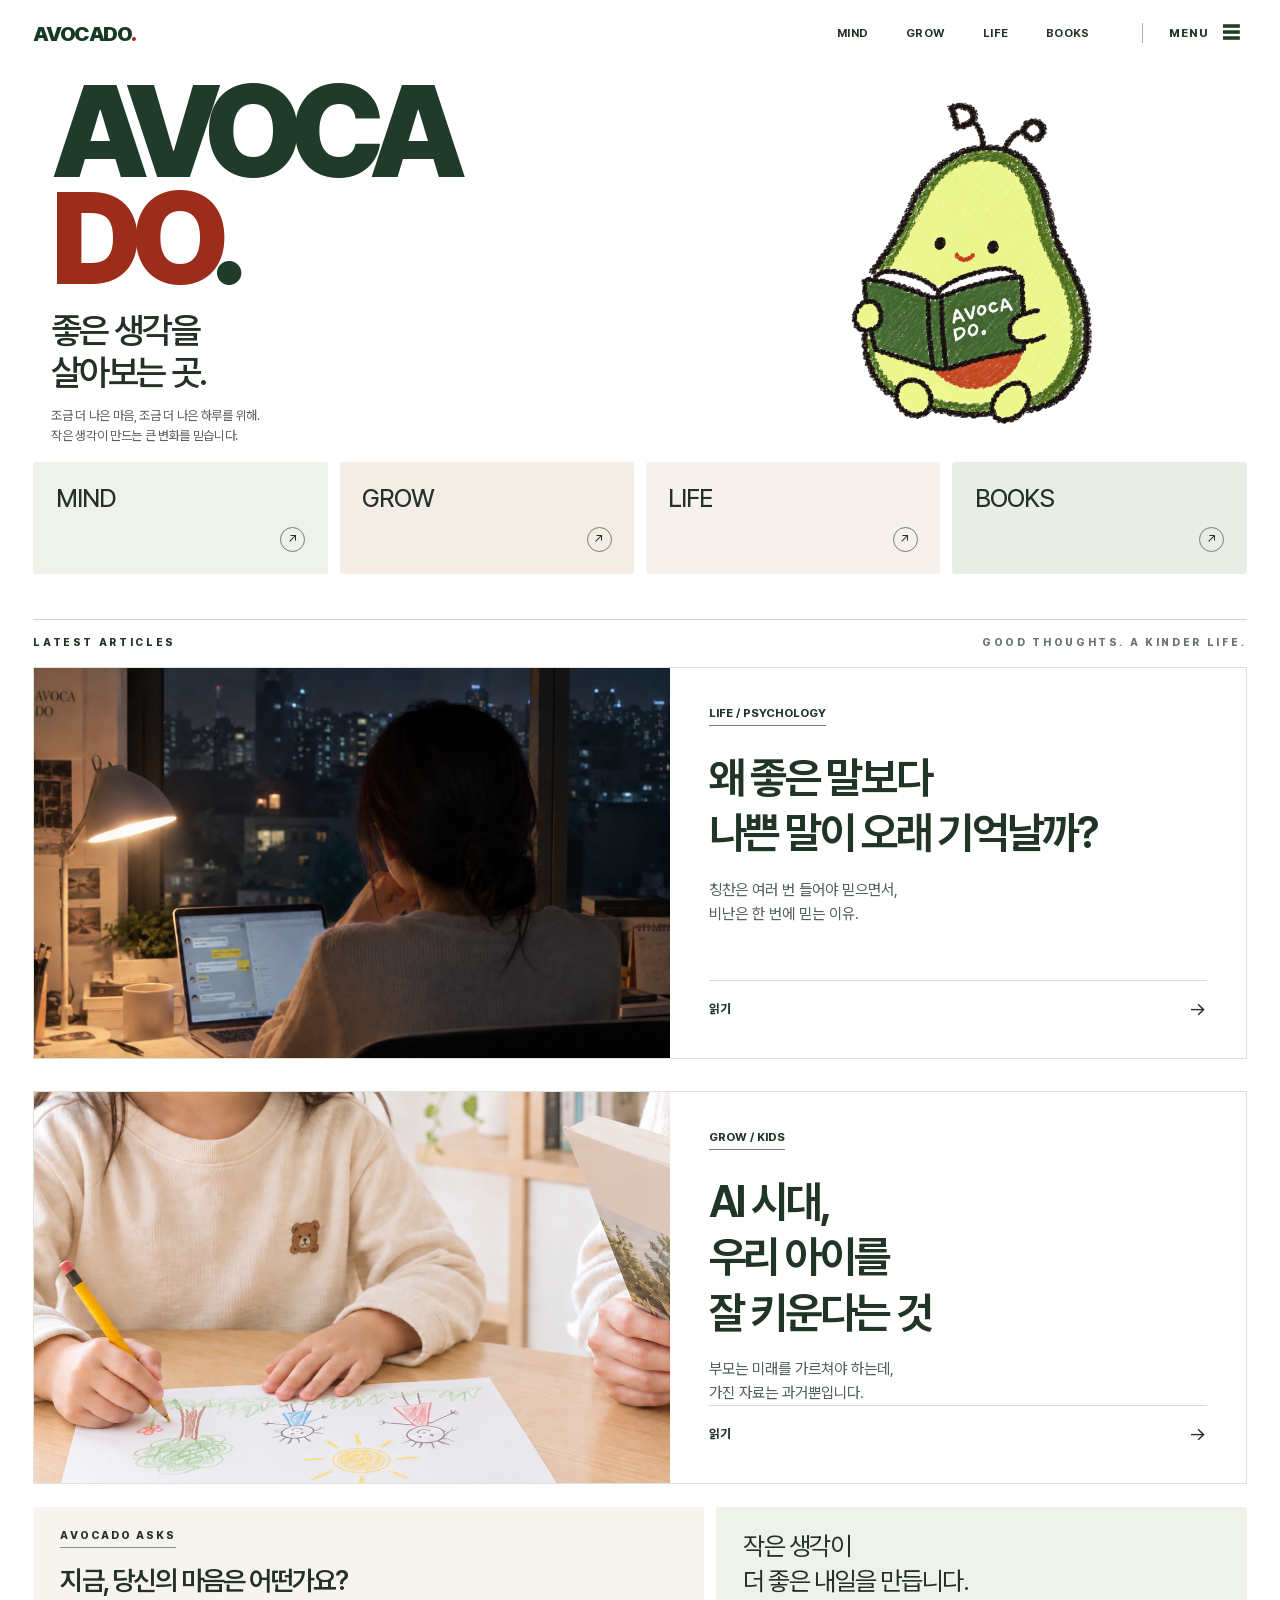
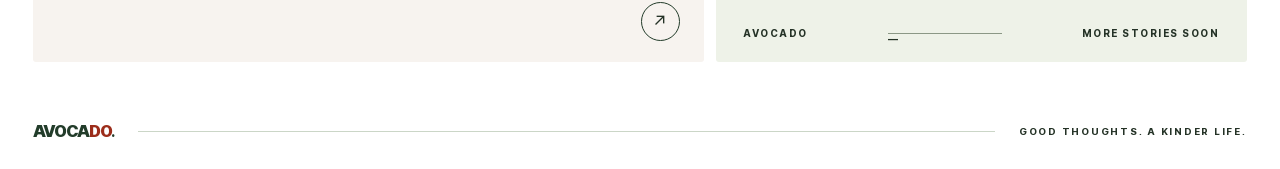
==== commit 177f0afb: "Standardize header logo markup everywhere" ====
--- a/index.html
+++ b/index.html
@@ -6,14 +6,14 @@
   <meta name="theme-color" content="#ffffff">
   <meta name="description" content="AVOCADO — 좋은 생각을 살아보는 곳. 몸과 마음, 성장과 일상을 위한 독립 매거진.">
   <title>AVOCADO — 좋은 생각을 살아보는 곳</title>
-  <link rel="stylesheet" href="assets/style.css?v=logo-1">
+  <link rel="stylesheet" href="assets/style.css?v=logo-2">
   <link rel="stylesheet" href="assets/avocado.css">
-  <link rel="stylesheet" href="assets/sample.css?v=logo-1">
+  <link rel="stylesheet" href="assets/sample.css?v=logo-2">
   <script src="assets/app.js" defer></script>
 </head>
 <body data-page="home">
   <header class="sample-header wrap">
-    <a class="sample-wordmark" href="index.html" aria-label="AVOCADO 홈">AVOCA<span>DO</span><b>.</b></a>
+    <a class="sample-wordmark avocado-logo" href="index.html" aria-label="AVOCADO 홈">AVOCADO<span>.</span></a>
     <nav class="sample-nav" aria-label="주제 탐색">
       <a href="#latest" data-filter="MIND">MIND</a>
       <a href="#latest" data-filter="GROW">GROW</a>
--- a/assets/style.css
+++ b/assets/style.css
@@ -3,6 +3,7 @@
 *{box-sizing:border-box}html{scroll-behavior:smooth}body{margin:0;background:var(--ivory);color:var(--charcoal);font-family:var(--sans);-webkit-font-smoothing:antialiased}body.modal-open{overflow:hidden}a{color:inherit;text-decoration:none}button{font:inherit}button,a{-webkit-tap-highlight-color:transparent}button:focus-visible,a:focus-visible{outline:2px solid var(--blue);outline-offset:4px}img{display:block;max-width:100%}.wrap{width:min(100% - 7.5vw,1440px);margin-inline:auto}.eyebrow,.section-bar,.card-top,.card-bottom,.story-count,.article-meta,.chapter-mark,.site-footer,.image-index,.article-topline,.test-header{font-size:.72rem;font-weight:800;letter-spacing:.13em}.blue-dot{display:inline-block;width:7px;height:7px;border-radius:50%;background:var(--blue);vertical-align:middle;margin-right:.6rem}.small-rule{display:inline-block;width:32px;height:1px;background:currentColor;margin:0 .8rem;vertical-align:middle}
 .site-header{height:82px;padding:0 3.75vw;display:flex;align-items:center;border-bottom:1px solid var(--line);position:relative;z-index:10;background:var(--ivory)}.wordmark{font-weight:800;font-size:1.35rem;letter-spacing:-.07em;white-space:nowrap}.wordmark span{color:var(--blue);padding:0 .08em}.desktop-nav{display:flex;gap:2.2rem;margin:auto;font-size:.72rem;font-weight:800;letter-spacing:.12em}.desktop-nav a{transition:color .2s}.desktop-nav a:hover{color:var(--blue)}.menu-button{display:none;border:0;background:none;font-size:.75rem;font-weight:800;letter-spacing:.1em;cursor:pointer}.menu-button span{color:var(--blue);font-size:1.3rem;vertical-align:middle}.mobile-nav{display:none}.header-back{font-size:.72rem;font-weight:800;letter-spacing:.12em}
 .site-header .wordmark{color:#173a25;font-size:21px;font-weight:950;letter-spacing:-.065em}.site-header .wordmark .wordmark-do{color:inherit;padding:0}.site-header .wordmark .wordmark-dot{color:#a62b1d;padding:0}
+.site-header .avocado-logo{color:#173a25!important;font-family:'Pretendard',sans-serif;font-size:21px;font-weight:950;line-height:1;letter-spacing:-.065em;white-space:nowrap}.site-header .avocado-logo span{color:#a62b1d!important;padding:0!important}
 .home-intro{padding-top:5.4rem;padding-bottom:4rem}.intro-kicker{display:flex;align-items:center;gap:.4rem;color:#4e504b}.kicker-rule{height:1px;background:var(--line);width:48px;margin:0 .75rem}.home-intro h1{font-size:clamp(7rem,20.5vw,21rem);line-height:.79;letter-spacing:-.09em;font-weight:800;margin:4rem 0 3.8rem}.home-intro h1 em{font-style:normal;color:var(--blue)}.intro-bottom{display:flex;align-items:flex-end;gap:2rem;border-top:1px solid var(--charcoal);padding-top:1.3rem}.intro-bottom p{margin:0}.intro-bottom p:first-child{font-size:clamp(1.1rem,2vw,1.9rem);font-weight:700;line-height:1.35;letter-spacing:-.05em}.intro-mark{font-size:2.5rem;margin:auto;color:var(--blue)}.intro-korean{font-family:var(--serif);font-size:1.02rem;line-height:1.7;text-align:right}
 .lead-story{padding-top:4rem;padding-bottom:7rem}.section-bar{display:flex;justify-content:space-between;border-top:1px solid var(--charcoal);padding:1rem 0 1.2rem}.lead-layout{display:grid;grid-template-columns:1.18fr 1fr;min-height:600px;overflow:hidden}.lead-image{position:relative;min-height:600px;overflow:hidden;background:#99958e}.lead-image img{width:100%;height:100%;object-fit:cover;position:absolute;inset:0;filter:saturate(.72);transition:transform .6s}.lead-layout:hover img{transform:scale(1.035)}.image-index{position:absolute;bottom:1.5rem;left:1.5rem;color:white;text-shadow:0 1px 8px #222}.lead-copy{background:#eae6dd;padding:clamp(2rem,5vw,5.6rem);display:flex;flex-direction:column;align-items:flex-start}.lead-copy .eyebrow{color:var(--blue)}.lead-copy h2{font-family:var(--serif);font-weight:600;font-size:clamp(2.4rem,4.3vw,5.2rem);letter-spacing:-.09em;line-height:1.38;margin:3.5rem 0 1.6rem}.lead-deck{font-size:clamp(1rem,1.35vw,1.3rem);line-height:1.65;font-weight:600;letter-spacing:-.04em}.text-link{margin-top:auto;padding-top:2rem;border-bottom:1px solid var(--charcoal);font-size:.78rem;font-weight:800;letter-spacing:.13em;padding-bottom:.7rem;min-width:220px;display:flex;justify-content:space-between}.text-link span{font-size:1.3rem;color:var(--blue)}
 .manifesto{background:var(--blue);color:var(--ivory)}.manifesto-inner{min-height:390px;padding-top:3.3rem;padding-bottom:3.5rem;position:relative}.manifesto p{font-family:var(--serif);font-size:clamp(2rem,5vw,5.2rem);letter-spacing:-.09em;line-height:1.42;margin:3.4rem 0 0}.manifesto em{font-style:normal;color:#c6d2ff}.asterisk{position:absolute;right:1rem;bottom:1.6rem;font-size:7rem;font-weight:300;line-height:1}
--- a/assets/sample.css
+++ b/assets/sample.css
@@ -4,6 +4,7 @@
 .sample-header{height:66px;display:flex;align-items:center;gap:3rem}
 .sample-wordmark{font-size:1.3rem;line-height:1;font-weight:900;letter-spacing:-.075em;color:#223c2a;white-space:nowrap}.sample-wordmark span{color:var(--avo-seed)}.sample-wordmark b{color:#223c2a}
 .sample-header .sample-wordmark{color:#173a25;font-size:21px;font-weight:950;letter-spacing:-.065em}.sample-header .sample-wordmark span{color:inherit}.sample-header .sample-wordmark b{color:#a62b1d}
+.sample-header .avocado-logo{color:#173a25!important;font-family:"Pretendard Variable","Pretendard",sans-serif;font-size:21px;font-weight:950;line-height:1;letter-spacing:-.065em;white-space:nowrap}.sample-header .avocado-logo span{color:#a62b1d!important;padding:0!important}
 .sample-nav{display:flex;align-items:center;gap:2.35rem;margin-left:auto}.sample-nav a{font-size:.72rem;font-weight:700;letter-spacing:.03em}.sample-nav a:hover,.sample-nav a.is-active{color:var(--avo-seed)}
 .sample-menu{display:flex;align-items:center;gap:.75rem;margin-left:.3rem;padding-left:1.6rem;border-left:1px solid #aab4a7;color:#233c2a;font-size:.72rem}.sample-menu span{font-size:1.12rem;line-height:1;color:#233c2a}
 .mobile-nav:not([hidden]){display:grid;grid-template-columns:repeat(4,1fr);gap:1rem;padding:1rem 4vw;background:#fff;border-block:1px solid var(--line);position:relative;z-index:5}.mobile-nav a{font-size:.8rem;font-weight:700}
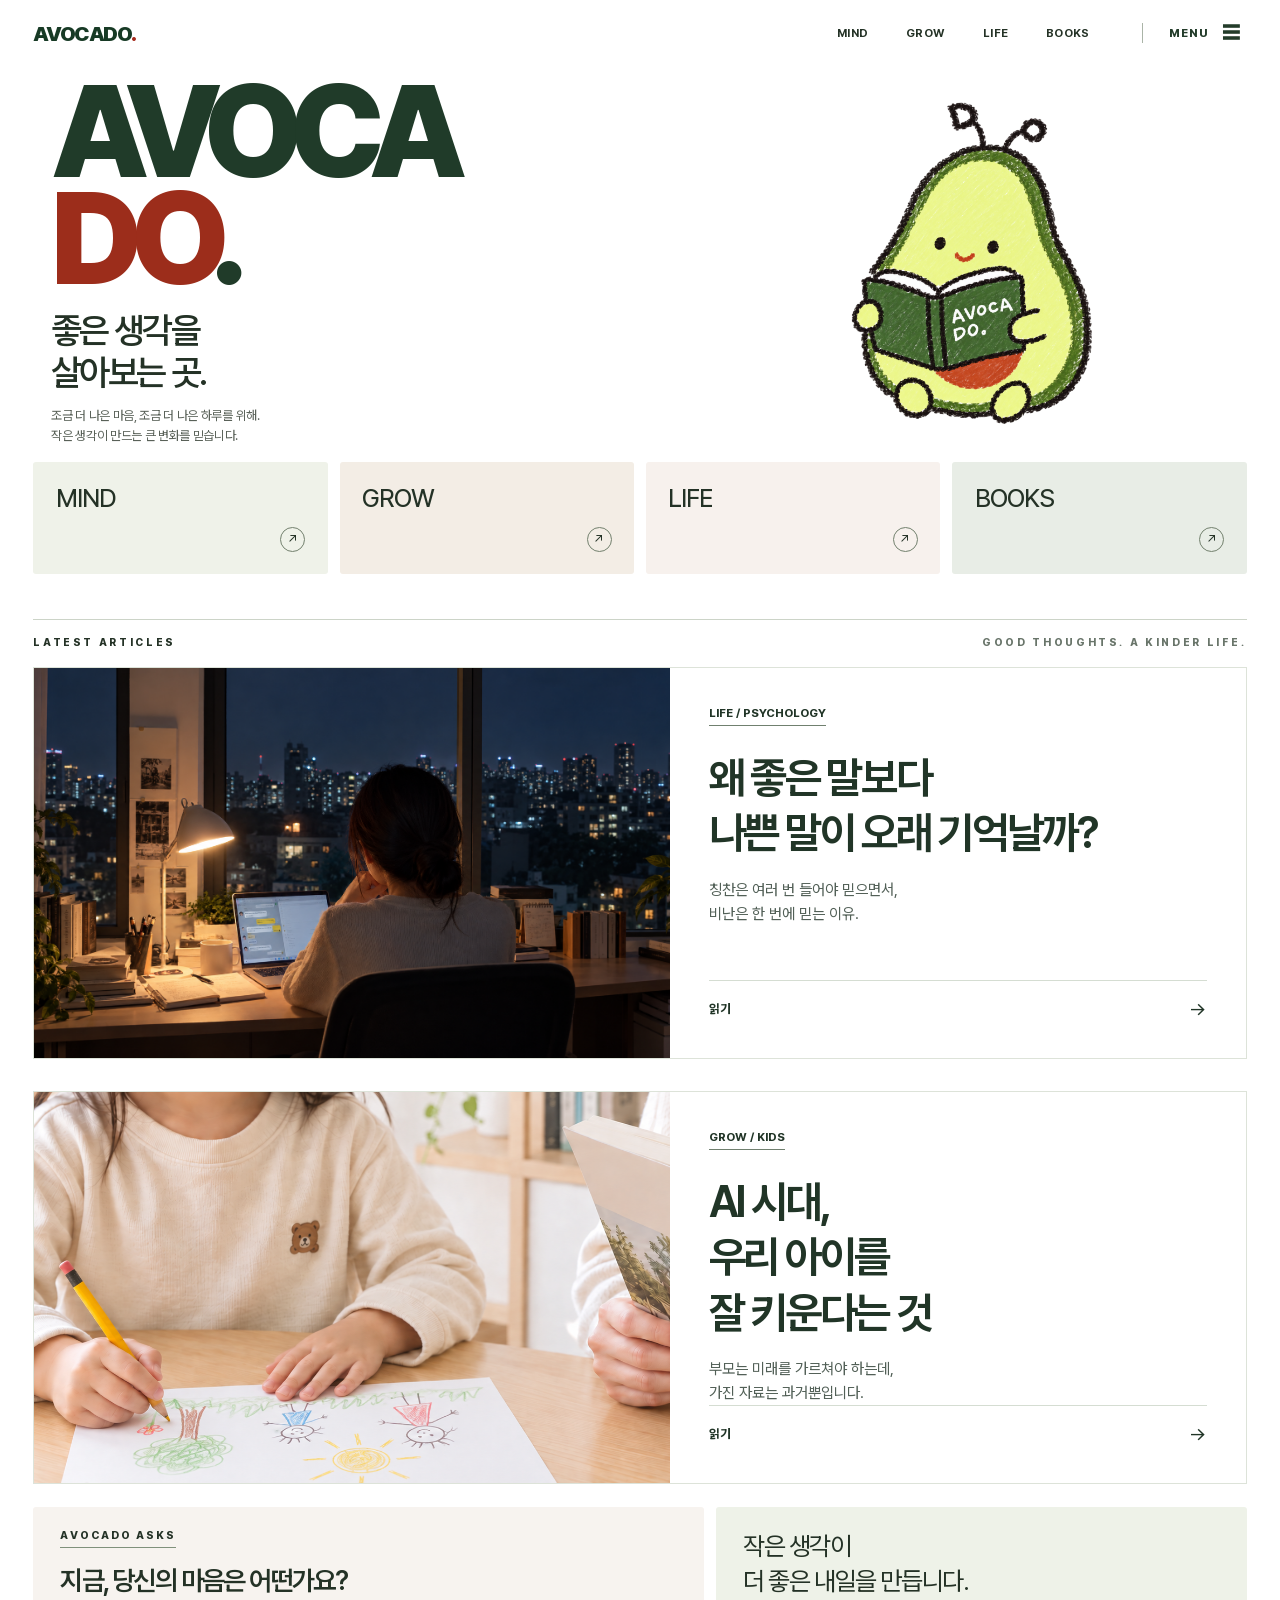
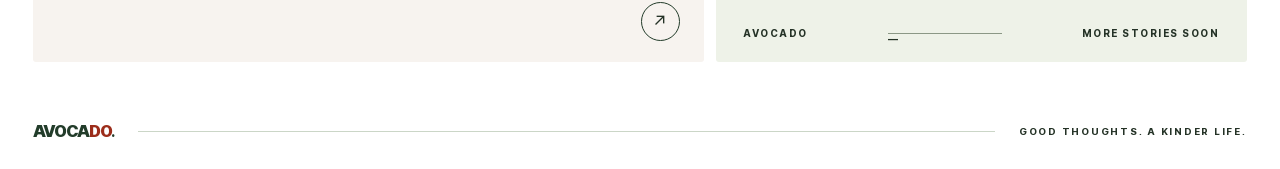
==== commit 60a6ad15: "Replace article photos with seamless wide artwork" ====
--- a/index.html
+++ b/index.html
@@ -47,7 +47,7 @@
       <div class="sample-section-label"><h2 id="latest-title">LATEST ARTICLES</h2><span>GOOD THOUGHTS. A KINDER LIFE.</span></div>
       <div class="story-grid sample-story-grid">
         <a class="story-card sample-feature" href="negativity-bias.html" data-categories="LIFE MIND">
-          <div class="sample-feature-image"><img src="assets/negativity-bias-night-thoughts.png" alt="밤의 창가 책상에서 생각에 잠긴 사람"></div>
+          <div class="sample-feature-image"><img src="assets/negativity-bias-night-thoughts-wide.png" alt="밤의 창가 책상에서 생각에 잠긴 사람"></div>
           <div class="sample-feature-content"><span class="sample-card-category">LIFE / PSYCHOLOGY</span><h3>왜 좋은 말보다<br>나쁜 말이 오래 기억날까?</h3><p>칭찬은 여러 번 들어야 믿으면서,<br>비난은 한 번에 믿는 이유.</p><span class="sample-read">읽기 <b>→</b></span></div>
         </a>
         <a class="story-card sample-feature" href="story.html" data-categories="KIDS GROW">
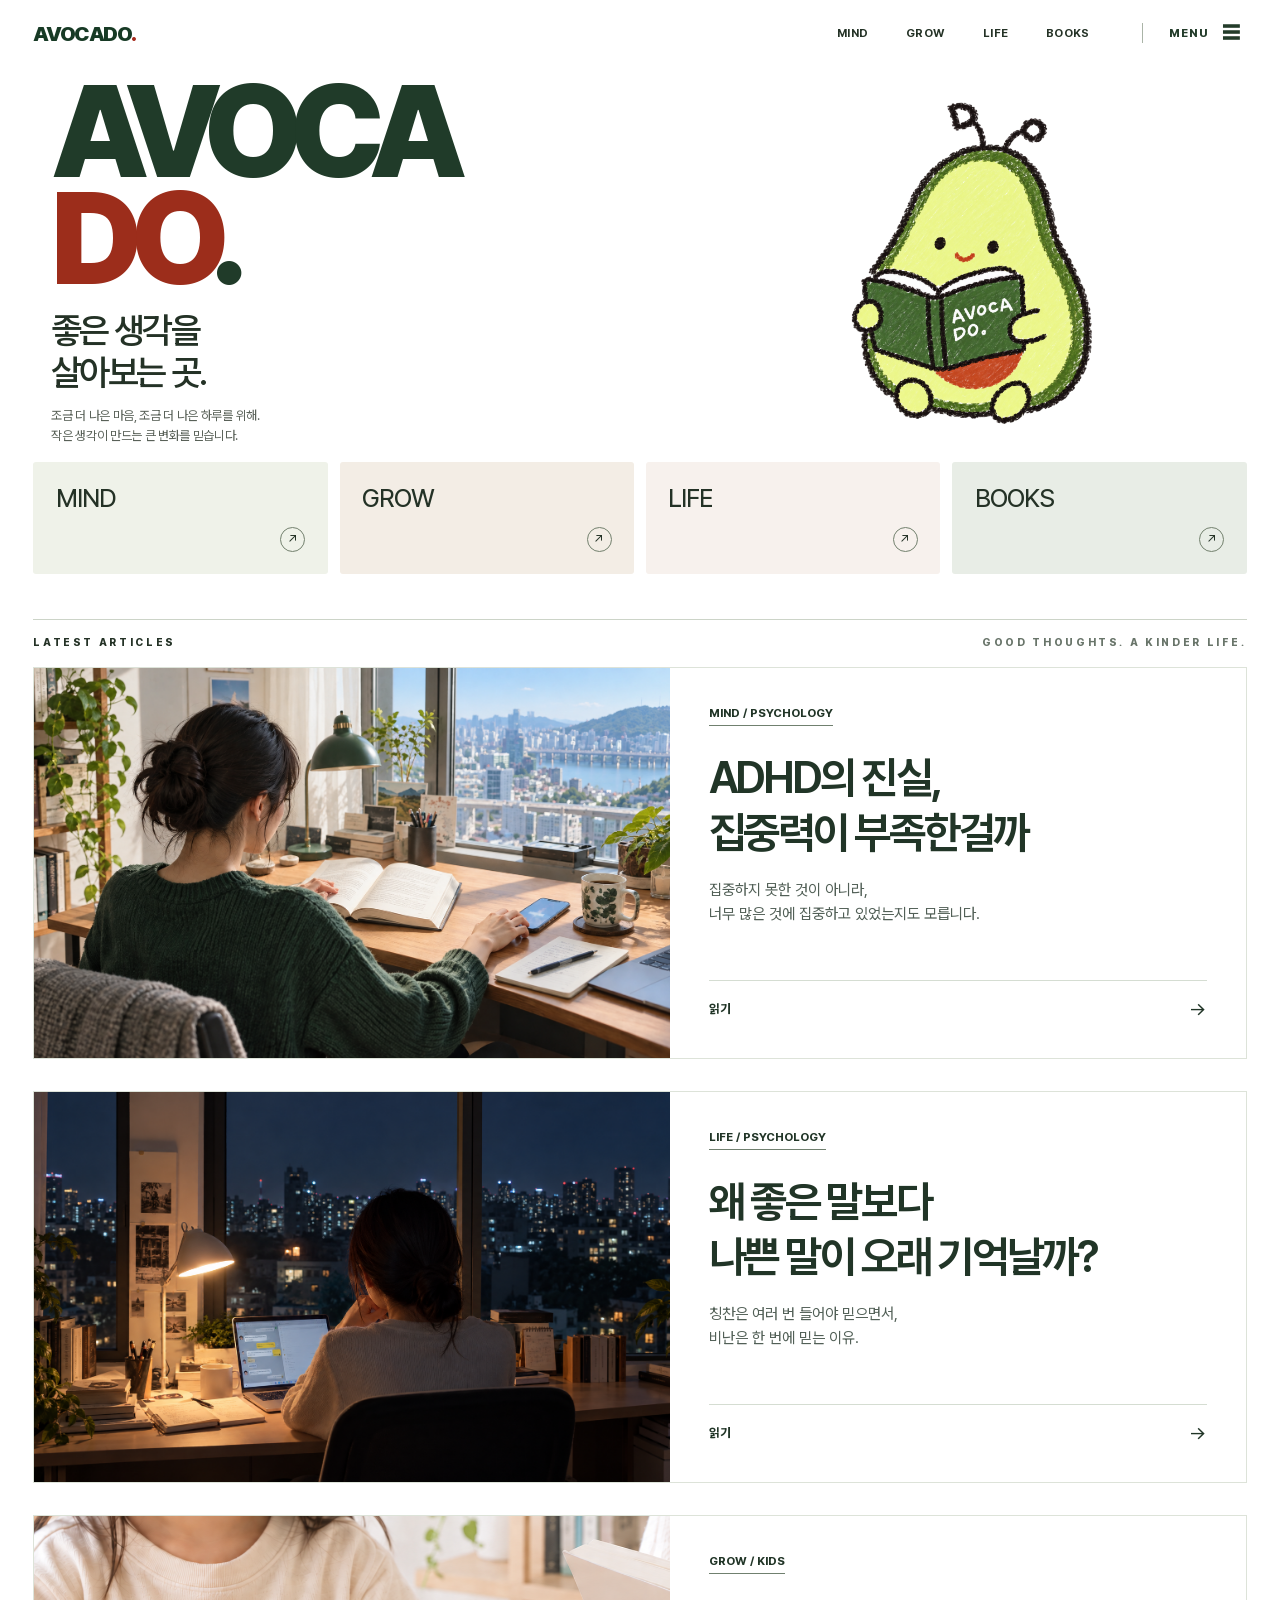
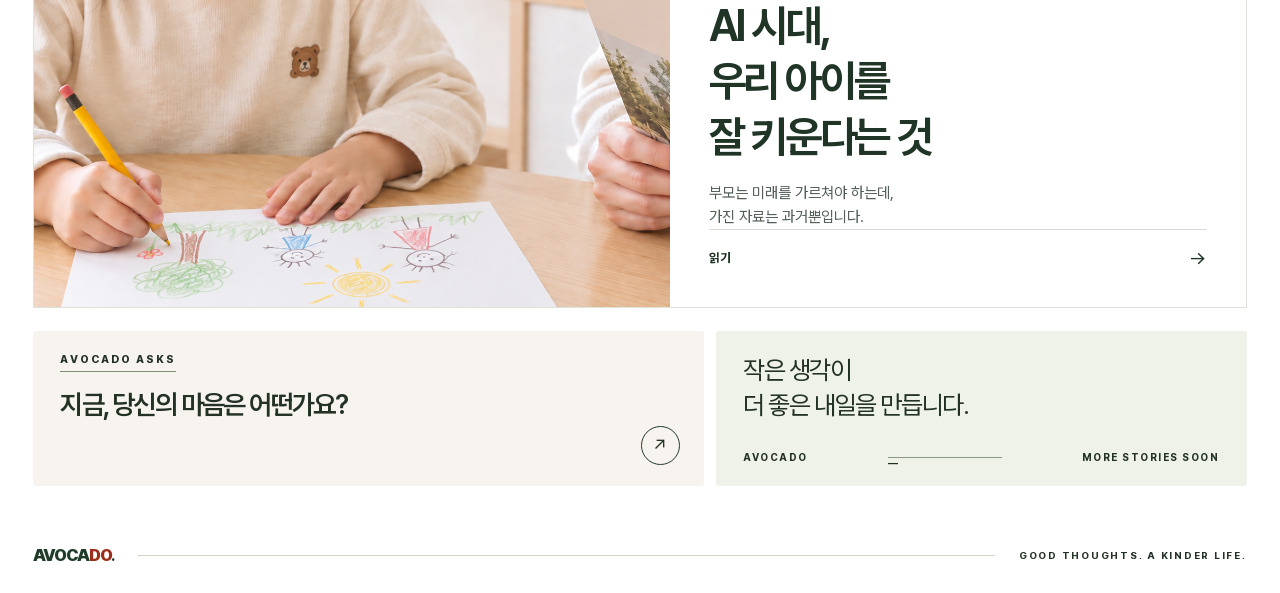
==== commit e63d5f21: "Add ADHD article to home and improve SEO URL" ====
--- a/index.html
+++ b/index.html
@@ -46,6 +46,10 @@
     <section id="latest" class="sample-latest wrap" aria-labelledby="latest-title">
       <div class="sample-section-label"><h2 id="latest-title">LATEST ARTICLES</h2><span>GOOD THOUGHTS. A KINDER LIFE.</span></div>
       <div class="story-grid sample-story-grid">
+        <a class="story-card sample-feature" href="adhd-attention-deficit.html" data-categories="MIND">
+          <div class="sample-feature-image"><img src="assets/distract-day-desk.png" alt="한낮의 책상에서 펼친 책과 휴대폰 사이에 앉아 있는 사람"></div>
+          <div class="sample-feature-content"><span class="sample-card-category">MIND / PSYCHOLOGY</span><h3>ADHD의 진실,<br>집중력이 부족한걸까</h3><p>집중하지 못한 것이 아니라,<br>너무 많은 것에 집중하고 있었는지도 모릅니다.</p><span class="sample-read">읽기 <b>→</b></span></div>
+        </a>
         <a class="story-card sample-feature" href="negativity-bias.html" data-categories="LIFE MIND">
           <div class="sample-feature-image"><img src="assets/negativity-bias-night-thoughts-wide.png" alt="밤의 창가 책상에서 생각에 잠긴 사람"></div>
           <div class="sample-feature-content"><span class="sample-card-category">LIFE / PSYCHOLOGY</span><h3>왜 좋은 말보다<br>나쁜 말이 오래 기억날까?</h3><p>칭찬은 여러 번 들어야 믿으면서,<br>비난은 한 번에 믿는 이유.</p><span class="sample-read">읽기 <b>→</b></span></div>
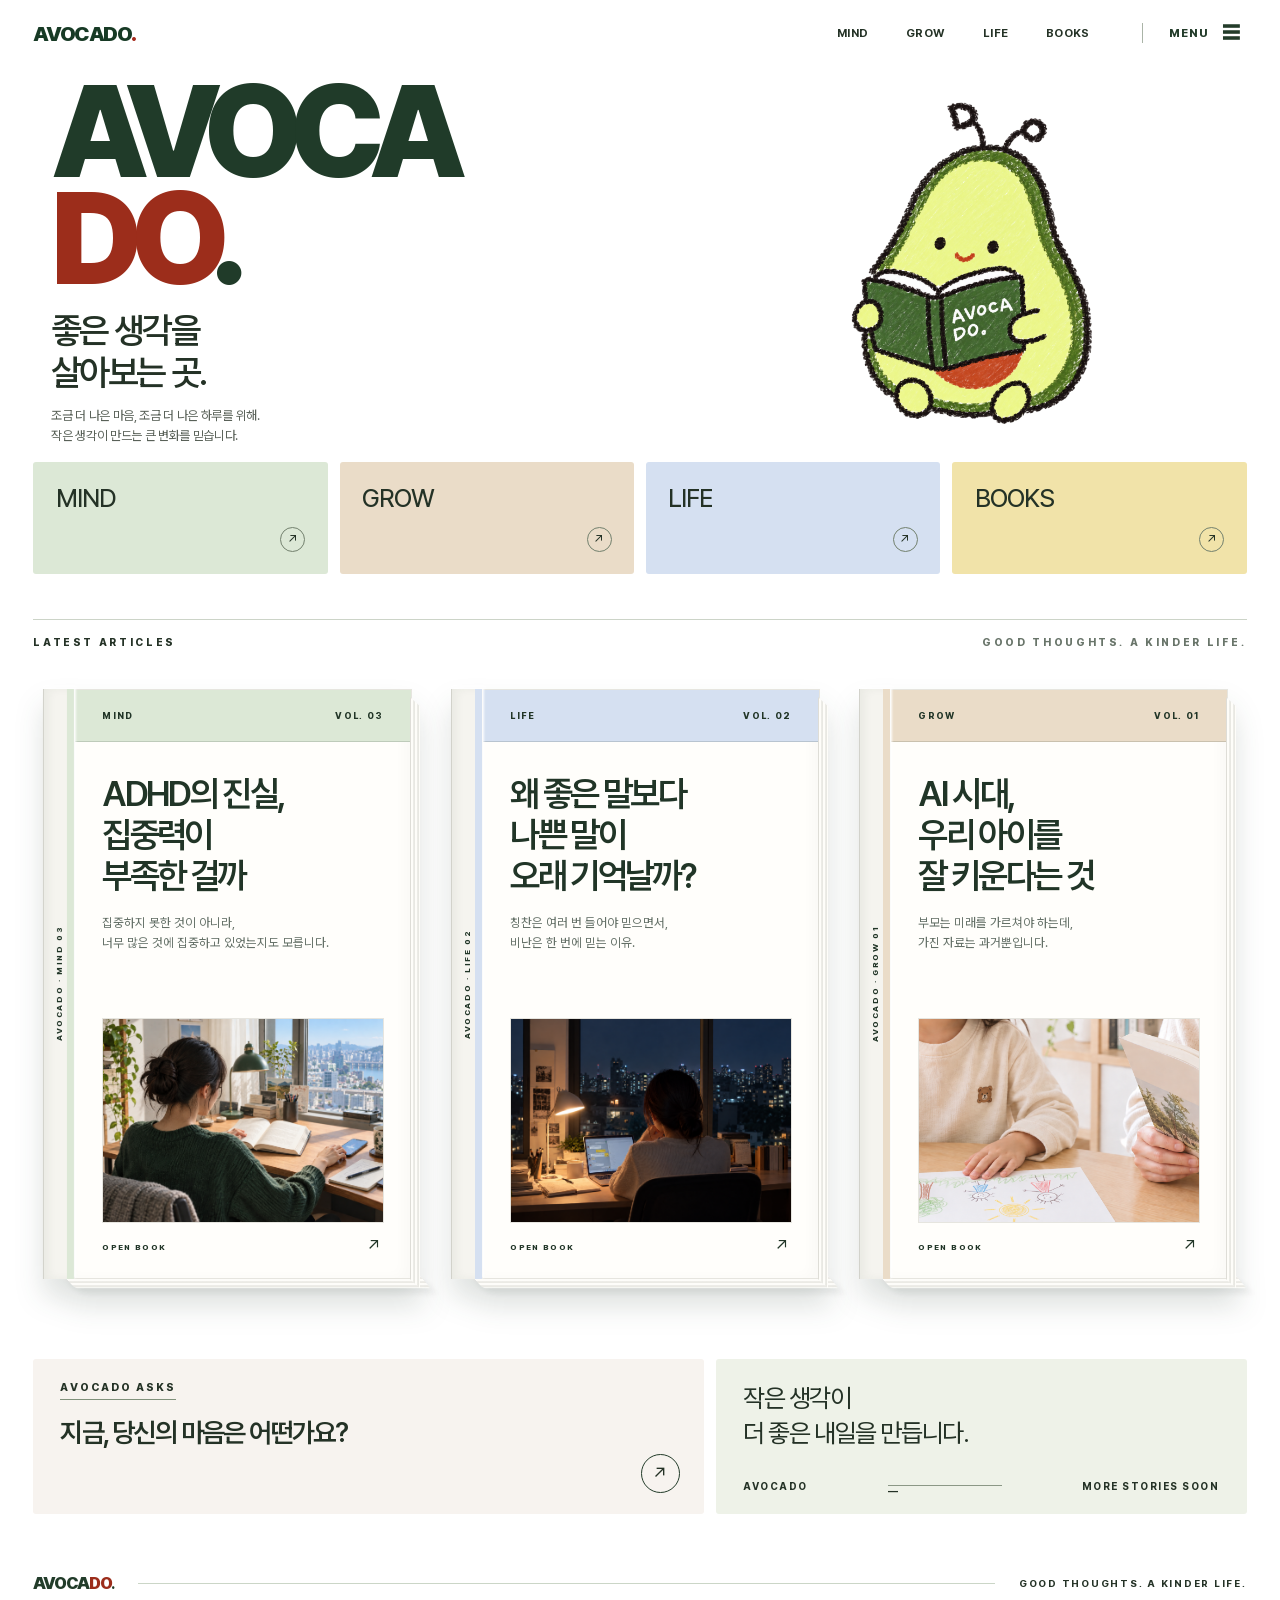
==== commit 77e9d35e: "Redesign home articles as book editions" ====
--- a/index.html
+++ b/index.html
@@ -8,7 +8,7 @@
   <title>AVOCADO — 좋은 생각을 살아보는 곳</title>
   <link rel="stylesheet" href="assets/style.css?v=logo-2">
   <link rel="stylesheet" href="assets/avocado.css">
-  <link rel="stylesheet" href="assets/sample.css?v=logo-2">
+  <link rel="stylesheet" href="assets/sample.css?v=book-2">
   <script src="assets/app.js" defer></script>
 </head>
 <body data-page="home">
@@ -45,18 +45,36 @@
 
     <section id="latest" class="sample-latest wrap" aria-labelledby="latest-title">
       <div class="sample-section-label"><h2 id="latest-title">LATEST ARTICLES</h2><span>GOOD THOUGHTS. A KINDER LIFE.</span></div>
-      <div class="story-grid sample-story-grid">
-        <a class="story-card sample-feature" href="adhd-attention-deficit.html" data-categories="MIND">
-          <div class="sample-feature-image"><img src="assets/distract-day-desk.png" alt="한낮의 책상에서 펼친 책과 휴대폰 사이에 앉아 있는 사람"></div>
-          <div class="sample-feature-content"><span class="sample-card-category">MIND / PSYCHOLOGY</span><h3>ADHD의 진실,<br>집중력이 부족한걸까</h3><p>집중하지 못한 것이 아니라,<br>너무 많은 것에 집중하고 있었는지도 모릅니다.</p><span class="sample-read">읽기 <b>→</b></span></div>
+      <div class="story-grid sample-story-grid book-grid">
+        <a class="story-card book-volume book-volume-mind" href="adhd-attention-deficit.html" data-categories="MIND">
+          <span class="book-spine">AVOCADO · MIND 03</span>
+          <article class="book-cover">
+            <div class="book-band"><span>MIND</span><span>VOL. 03</span></div>
+            <h3>ADHD의 진실,<br>집중력이<br>부족한 걸까</h3>
+            <p>집중하지 못한 것이 아니라,<br>너무 많은 것에 집중하고 있었는지도 모릅니다.</p>
+            <div class="book-cover-image"><img src="assets/distract-day-desk.png" alt="한낮의 책상에서 펼친 책과 휴대폰 사이에 앉아 있는 사람"></div>
+            <span class="book-open">OPEN BOOK <b>↗</b></span>
+          </article>
         </a>
-        <a class="story-card sample-feature" href="negativity-bias.html" data-categories="LIFE MIND">
-          <div class="sample-feature-image"><img src="assets/negativity-bias-night-thoughts-wide.png" alt="밤의 창가 책상에서 생각에 잠긴 사람"></div>
-          <div class="sample-feature-content"><span class="sample-card-category">LIFE / PSYCHOLOGY</span><h3>왜 좋은 말보다<br>나쁜 말이 오래 기억날까?</h3><p>칭찬은 여러 번 들어야 믿으면서,<br>비난은 한 번에 믿는 이유.</p><span class="sample-read">읽기 <b>→</b></span></div>
+        <a class="story-card book-volume book-volume-life" href="negativity-bias.html" data-categories="LIFE MIND">
+          <span class="book-spine">AVOCADO · LIFE 02</span>
+          <article class="book-cover">
+            <div class="book-band"><span>LIFE</span><span>VOL. 02</span></div>
+            <h3>왜 좋은 말보다<br>나쁜 말이<br>오래 기억날까?</h3>
+            <p>칭찬은 여러 번 들어야 믿으면서,<br>비난은 한 번에 믿는 이유.</p>
+            <div class="book-cover-image"><img src="assets/negativity-bias-night-thoughts-wide.png" alt="밤의 창가 책상에서 생각에 잠긴 사람"></div>
+            <span class="book-open">OPEN BOOK <b>↗</b></span>
+          </article>
         </a>
-        <a class="story-card sample-feature" href="story.html" data-categories="KIDS GROW">
-          <div class="sample-feature-image"><img src="assets/child-drawing-avocado-banner-v2.png" alt="아이가 자신을 향해 놓인 종이에 서툰 그림을 그리는 동안 옆에서 아보카두 책을 읽는 보호자"></div>
-          <div class="sample-feature-content"><span class="sample-card-category">GROW / KIDS</span><h3>AI 시대,<br>우리 아이를<br>잘 키운다는 것</h3><p>부모는 미래를 가르쳐야 하는데,<br>가진 자료는 과거뿐입니다.</p><span class="sample-read">읽기 <b>→</b></span></div>
+        <a class="story-card book-volume book-volume-grow" href="story.html" data-categories="KIDS GROW">
+          <span class="book-spine">AVOCADO · GROW 01</span>
+          <article class="book-cover">
+            <div class="book-band"><span>GROW</span><span>VOL. 01</span></div>
+            <h3>AI 시대,<br>우리 아이를<br>잘 키운다는 것</h3>
+            <p>부모는 미래를 가르쳐야 하는데,<br>가진 자료는 과거뿐입니다.</p>
+            <div class="book-cover-image"><img src="assets/child-drawing-avocado-banner-v2.png" alt="아이가 종이에 그림을 그리고 보호자가 곁에 있는 모습"></div>
+            <span class="book-open">OPEN BOOK <b>↗</b></span>
+          </article>
         </a>
       </div>
       <p class="empty-state" hidden>이 주제의 글은 준비 중입니다.</p>
--- a/assets/sample.css
+++ b/assets/sample.css
@@ -26,3 +26,38 @@
 @media(max-width:650px){.sample-header .sample-wordmark{font-size:19px}}
 @media(max-width:420px){.sample-hero{grid-template-columns:1fr;position:relative;padding-bottom:.4rem}.sample-hero h1{font-size:18vw}.sample-hero-mascot{height:245px;justify-content:flex-end;margin-top:-2.4rem}.sample-hero-mascot img{max-width:67%}.sample-hero-tagline{font-size:1.7rem}.sample-hero-description{font-size:.78rem}.sample-categories{margin-top:.2rem}.sample-feature-content h3{font-size:2.1rem!important}}
 .sample-feature-image img{filter:none;object-position:32% center}
+
+/* Home article library — white 3D book editions. */
+body[data-page="home"] .sample-story-grid.book-grid{display:grid;grid-template-columns:repeat(3,minmax(0,1fr));gap:clamp(18px,2.4vw,34px);padding:1.4rem 10px 2.7rem;perspective:1800px;overflow:visible}
+body[data-page="home"] .book-volume,body[data-page="home"] .book-volume:nth-child(3n){--band:#dce6d6;position:relative;display:grid;grid-template-columns:31px minmax(0,1fr);min-height:590px;margin:0 9px 14px 0;padding:0;border:0;background:transparent;color:#213527;transform-style:preserve-3d;filter:drop-shadow(0 18px 14px rgba(30,48,37,.14));transition:transform .35s cubic-bezier(.2,.75,.25,1),filter .35s;isolation:isolate}
+body[data-page="home"] .book-volume-life{--band:#d7dfed}
+body[data-page="home"] .book-volume-grow{--band:#eadfce}
+body[data-page="home"] .book-volume[hidden]{display:none}
+body[data-page="home"] .book-volume::after{content:"";position:absolute;z-index:-1;left:20px;right:-8px;bottom:-9px;height:13px;background:repeating-linear-gradient(to bottom,#fdfcf9 0,#fdfcf9 2px,#deddd7 3px,#f8f7f2 4px);transform:skewX(42deg);transform-origin:left top;border-radius:0 0 3px 3px;box-shadow:0 5px 7px rgba(26,42,32,.08)}
+body[data-page="home"] .book-volume:hover{transform:translateY(-9px) rotateY(-3deg) rotateX(1deg);filter:drop-shadow(13px 24px 16px rgba(30,48,37,.2))}
+.book-spine{position:relative;z-index:2;writing-mode:vertical-rl;transform:rotate(180deg) translateZ(5px);display:flex;align-items:center;justify-content:center;padding:20px 7px;background:#f5f4ef;border-right:1px solid #d2d2cb;font-size:8px;font-weight:800;letter-spacing:.2em;box-shadow:inset -5px 0 8px rgba(33,53,39,.05),-2px 1px 2px rgba(255,255,255,.9)}
+.book-spine::before{content:"";position:absolute;top:0;bottom:0;left:0;width:7px;background:var(--band)}
+.book-cover{position:relative;z-index:1;display:flex;flex-direction:column;min-width:0;padding:0 27px 23px;background:#fffefb;border:1px solid #e6e5df;transform:translateZ(2px);box-shadow:inset -7px 0 13px rgba(38,50,41,.025)}
+.book-cover::after{content:"";position:absolute;top:7px;right:-9px;bottom:-1px;width:9px;background:repeating-linear-gradient(to right,#fefdf9 0,#fefdf9 2px,#dadad4 3px,#f7f6f1 4px);transform:skewY(43deg);transform-origin:left top;border-left:1px solid #deddd7}
+.book-band{height:52px;margin:0 -27px 0;padding:0 27px;display:flex;align-items:center;justify-content:space-between;background:var(--band);border-bottom:1px solid rgba(33,53,39,.16);font-size:9px;font-weight:800;letter-spacing:.15em}
+.book-cover h3{font-family:'Pretendard',sans-serif!important;font-size:clamp(2rem,2.75vw,2.75rem)!important;line-height:1.16!important;font-weight:590!important;letter-spacing:-.075em!important;color:#213527!important;margin:31px 0 17px!important;transition:color .2s}
+.book-volume:hover .book-cover h3{color:#294e36!important}
+.book-cover p{font-size:.78rem!important;line-height:1.58!important;color:#647067!important;margin:0 0 24px!important}
+.book-cover-image{height:205px;margin-top:auto;overflow:hidden;border:1px solid #e6e5df;background:#eee}
+.book-cover-image img{width:100%;height:100%;object-fit:cover;transition:transform .45s cubic-bezier(.2,.75,.25,1)}
+.book-volume-mind .book-cover-image img{object-position:30% center}
+.book-volume:hover .book-cover-image img{transform:scale(1.035)}
+.book-open{display:flex;align-items:center;justify-content:space-between;margin-top:15px;font-size:8px;font-weight:800;letter-spacing:.17em}.book-open b{font-size:17px;font-weight:400;line-height:1}.book-volume:hover .book-open{color:#a62b1d}
+@media(max-width:980px){body[data-page="home"] .sample-story-grid.book-grid{grid-template-columns:repeat(2,minmax(0,1fr))}body[data-page="home"] .book-volume{min-height:570px}}
+@media(max-width:650px){body[data-page="home"] .sample-story-grid.book-grid{grid-template-columns:1fr;gap:26px;padding:1rem 4px 2.4rem}body[data-page="home"] .book-volume,body[data-page="home"] .book-volume:nth-child(3n){min-height:545px;margin-right:8px}.book-cover{padding-inline:22px}.book-band{margin-inline:-22px;padding-inline:22px}.book-cover h3{font-size:2.35rem!important}.book-cover-image{height:210px}}
+
+/* Fixed category palette — shared by navigation tiles and article bands. */
+body[data-page="home"]{--category-mind:#dce8d6;--category-grow:#eadcc8;--category-life:#d5e0f1;--category-books:#f1e3a9}
+body[data-page="home"] .sample-category:nth-child(1){background:var(--category-mind)}
+body[data-page="home"] .sample-category:nth-child(2){background:var(--category-grow)}
+body[data-page="home"] .sample-category:nth-child(3){background:var(--category-life)}
+body[data-page="home"] .sample-category:nth-child(4){background:var(--category-books)}
+body[data-page="home"] .book-volume.book-volume-mind{--band:var(--category-mind)}
+body[data-page="home"] .book-volume.book-volume-grow{--band:var(--category-grow)}
+body[data-page="home"] .book-volume.book-volume-life{--band:var(--category-life)}
+body[data-page="home"] .book-volume.book-volume-books{--band:var(--category-books)}
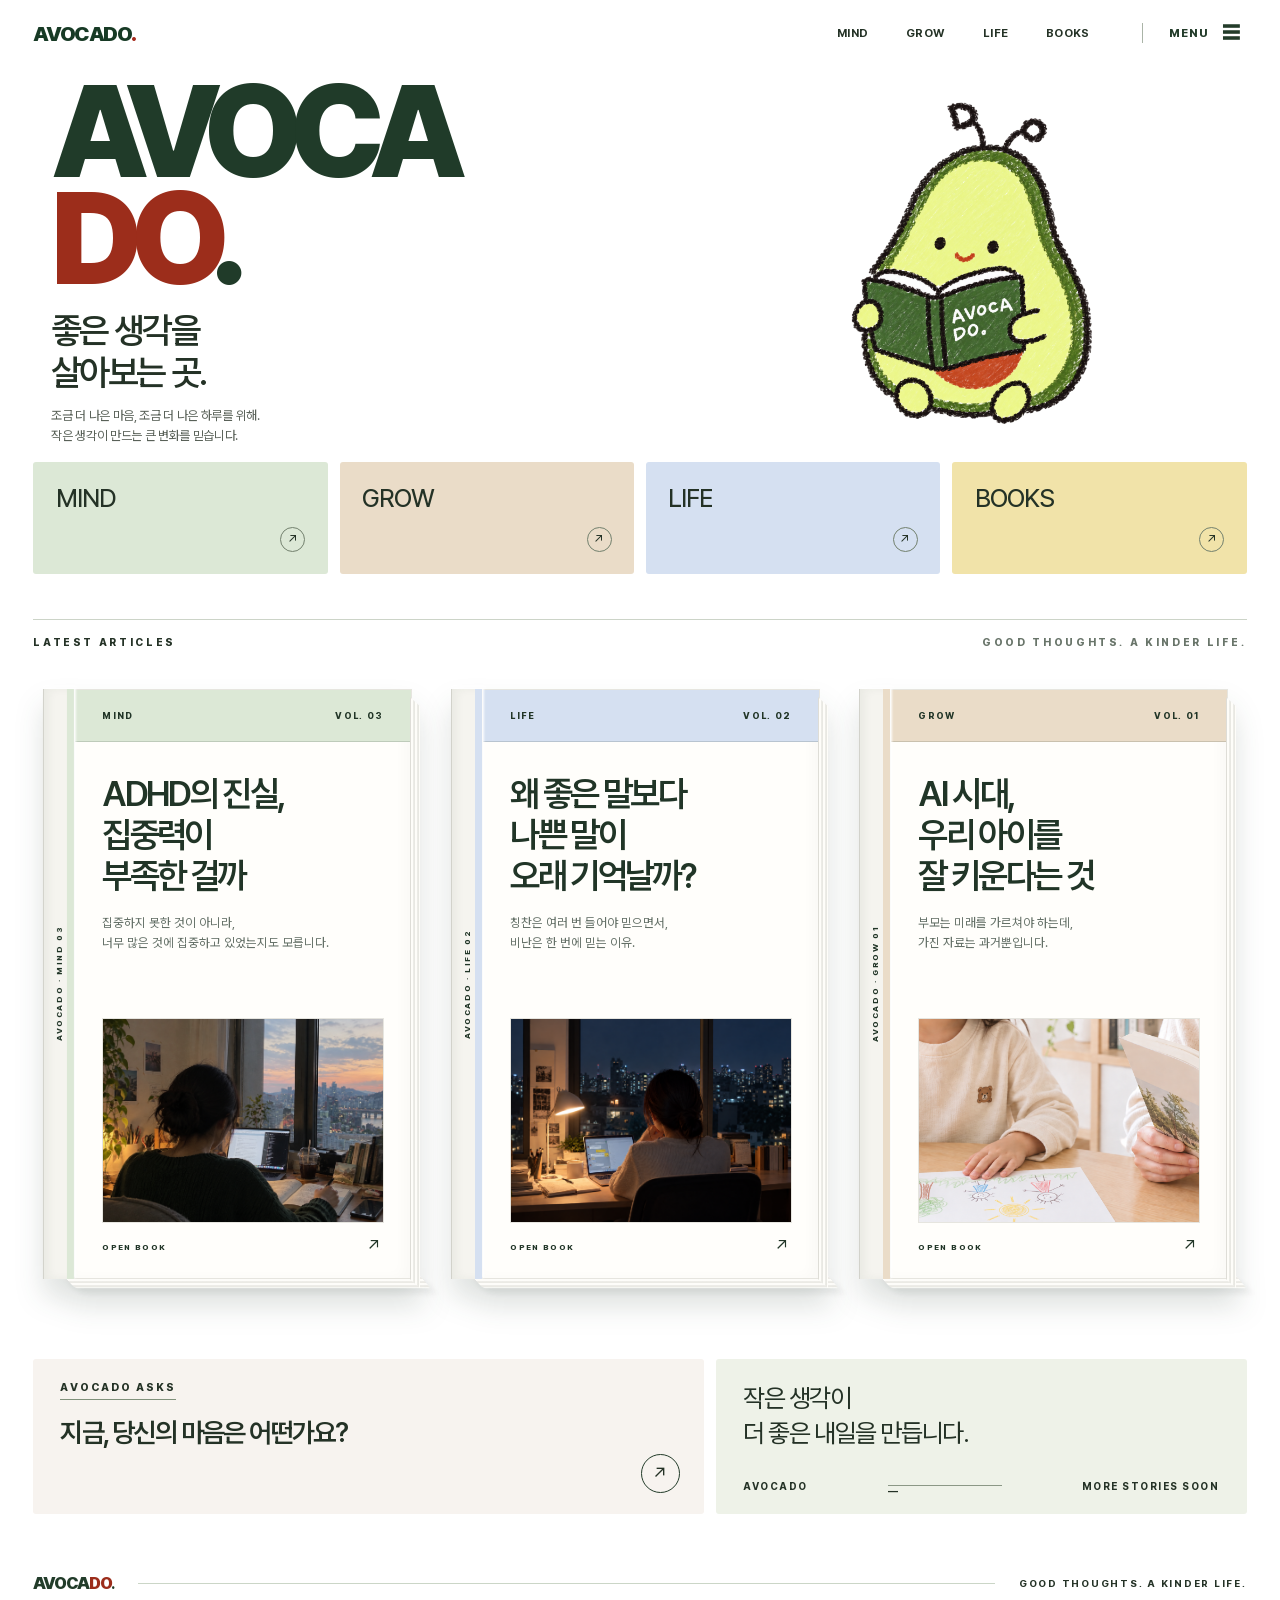
==== commit e4288eae: "Replace ADHD article artwork" ====
--- a/index.html
+++ b/index.html
@@ -52,7 +52,7 @@
             <div class="book-band"><span>MIND</span><span>VOL. 03</span></div>
             <h3>ADHD의 진실,<br>집중력이<br>부족한 걸까</h3>
             <p>집중하지 못한 것이 아니라,<br>너무 많은 것에 집중하고 있었는지도 모릅니다.</p>
-            <div class="book-cover-image"><img src="assets/distract-day-desk.png" alt="한낮의 책상에서 펼친 책과 휴대폰 사이에 앉아 있는 사람"></div>
+            <div class="book-cover-image"><img src="assets/adhd-sunset-desk.png" alt="해 질 무렵 도시가 내려다보이는 책상에서 글을 쓰는 사람"></div>
             <span class="book-open">OPEN BOOK <b>↗</b></span>
           </article>
         </a>
